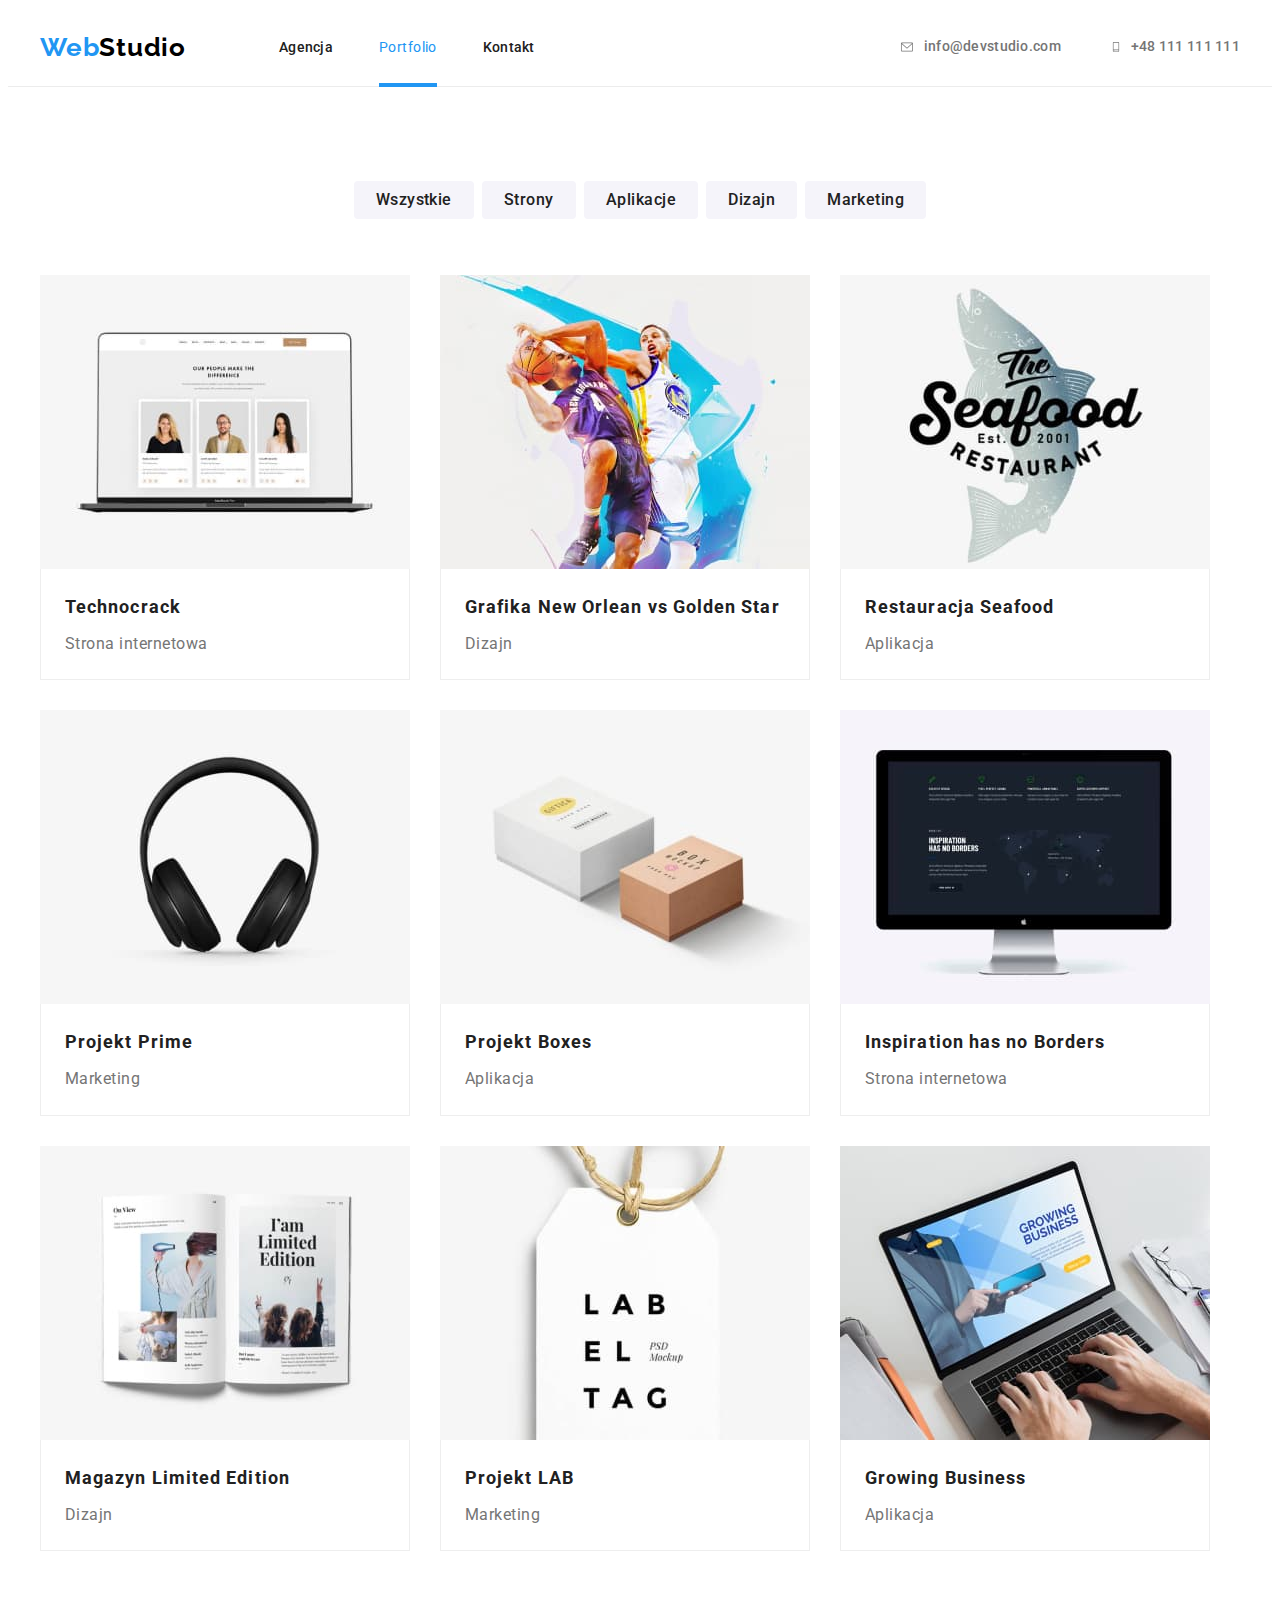
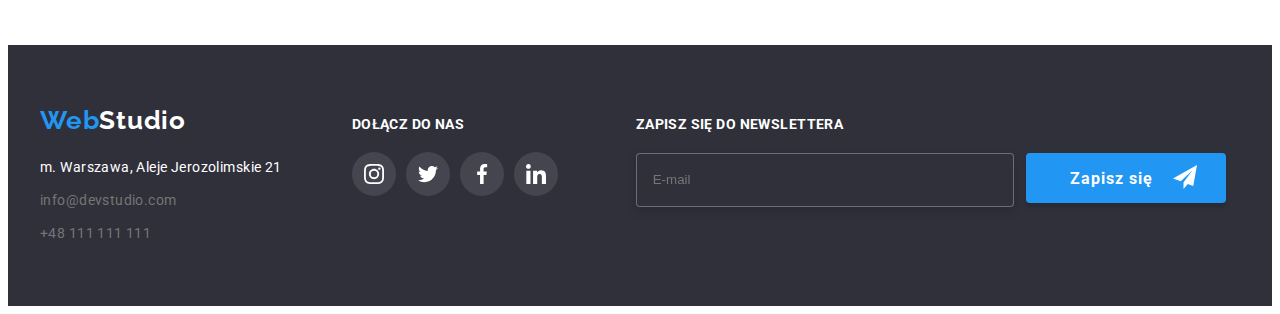
==== portfolio.html @ f91c971f "Initial commit" ====
<!DOCTYPE html>
<html lang="pl">
  <head>
    <meta charset="UTF-8" />
    <meta http-equiv="X-UA-Compatible" content="IE=edge" />
    <meta name="viewport" content="width=device-width, initial-scale=1.0" />
    <title>Portfolio</title>

    <link rel="preconnect" href="https://fonts.googleapis.com" />
    <link rel="preconnect" href="https://fonts.gstatic.com" crossorigin />
    <link
      href="https://fonts.googleapis.com/css2?family=Raleway:wght@700&family=Roboto:wght@400;500;700;900&display=swap"
      rel="stylesheet"
    />
    <link
      rel="stylesheet"
      href="https://cdnjs.cloudflare.com/ajax/libs/modern-normalize/2.0.0/modern-normalize.min.css"
      integrity="sha512-4xo8blKMVCiXpTaLzQSLSw3KFOVPWhm/TRtuPVc4WG6kUgjH6J03IBuG7JZPkcWMxJ5huwaBpOpnwYElP/m6wg=="
      crossorigin="anonymous"
      referrerpolicy="no-referrer"
    />
   <link rel="stylesheet" href="./css/main.min.css" />
  </head>
  <body>
    <header class="header-main">
      <div class="header-main__wrapper container">
        <a href="./index.html" class="header-main__logo"
          >Web<span class="header-main__logo--highlight">Studio</span></a
        >
        <nav>
          <ul class="header-main__nav">
            <li>
              <a class="header-main__link" href="./index.html">Agencja</a>
            </li>
            <li>
              <a class="header-main__link--current" href="./portfolio.html">Portfolio</a>
               <div class="header-main__underscore--portfolio"></div>
            </li>
            <li>
              <a class="header-main__link" href="./portfolio.html">Kontakt</a>
            </li>
          </ul>
        </nav>
        <ul class="header-main__contact">
        <li class="header-main__list">
          <a class="header-main__item" href="mailto:info@devstudio.com">
            <svg
             class="header-main__icon" 
              width="16px"
              height="12px">
              <use href="./images/icons.svg/icons.index.svg#icon-envelope-1"></use>
            </svg>info@devstudio.com</a>
          </li>
          <li class="header-main__list--tel">
            <a class="header-main__item" href="tel:+48111111111">
               <svg
              class="header-main__icon"
              width="10px"
              height="16px">
                <use href="./images/icons.svg/icons.index.svg#icon-smartphone"></use>
               </svg>+48 111 111 111</a>
       </li>
        </ul>
      </div>
    </header>

    <main>
       <section class="section">
         <div class="container">
          <ul class="button">
            <li>
              <button class="button__link" type="button">Wszystkie</button>
            </li>
            <li>
              <button class="button__link" type="button">Strony</button>
            </li>
            <li>
              <button class="button__link" type="button">Aplikacje</button>
            </li>
            <li>
              <button class="button__link" type="button">Dizajn</button>
            </li>
            <li>
              <button class="button__link" type="button">Marketing</button>
            </li>
          </ul>

          <ul class="overlay-portfolio">
            <li class="overlay-portfolio__frame">
              <a href="" class="overlay-portfolio__link">
                <div class="overlay-portfolio__img">
              <img
                src="./images/portfolio1.jpg"
                alt="laptop"
                width="370"
                height="294"
              />
              <div class="overlay-portfolio__div">
                    <p class="overlay-portfolio__text">
                      Technocrack jest popularną platformą wykorzystywaną do
                      rozpowszechniania koronawirusa. Firmy wykorzystują tę
                      platformę do celów szpiegowskich i ataków na
                      niezabezpieczone serwery konkurencji
                    </p>
                  </div>
            </div>
              <div class="overlay-portfolio__under--frame">
                <h3 class="overlay-portfolio__h3">Technocrack</h3>
                <p class="overlay-portfolio__paragraph">Strona internetowa</p>
              </div>
              </a>
            </li>

            <li class="overlay-portfolio__frame">
              <a href="" class="overlay-portfolio__link">
                 <div class="overlay-portfolio__img">
              <img
                src="./images/portfolio2.jpg"
                alt="basketball players"
                width="370"
                height="294"
              />
                <div class="overlay-portfolio__div">
                    <p class="overlay-portfolio__text">
                      Technocrack jest popularną platformą wykorzystywaną do
                      rozpowszechniania koronawirusa. Firmy wykorzystują tę
                      platformę do celów szpiegowskich i ataków na
                      niezabezpieczone serwery konkurencji
                    </p>
                  </div>
                  </div>
              <div class="overlay-portfolio__under--frame">
                <h3 class="overlay-portfolio__h3">Grafika New Orlean vs Golden Star</h3>
                <p class="overlay-portfolio__paragraph">Dizajn</p>
              </div>
              </a>
            </li>

            <li class="overlay-portfolio__frame">
              <a href="" class="overlay-portfolio__link">
                 <div class="overlay-portfolio__img">
              <img
                src="./images/portfolio3.jpg"
                alt="logo of seafood restaurant"
                width="370"
                height="294"
              />
                <div class="overlay-portfolio__div">
                    <p class="overlay-portfolio__text">
                      Technocrack jest popularną platformą wykorzystywaną do
                      rozpowszechniania koronawirusa. Firmy wykorzystują tę
                      platformę do celów szpiegowskich i ataków na
                      niezabezpieczone serwery konkurencji
                    </p>
                  </div>
                  </div>
              <div class="overlay-portfolio__under--frame">
                <h3 class="overlay-portfolio__h3">Restauracja Seafood</h3>
                <p class="overlay-portfolio__paragraph">Aplikacja</p>
              </div>
              </a>
            </li>

            <li class="overlay-portfolio__frame">
              <a href="" class="overlay-portfolio__link">
                 <div class="overlay-portfolio__img">
              <img
                src="./images/portfolio4.jpg"
                alt="headphones"
                width="370"
                height="294"
              />
                <div class="overlay-portfolio__div">
                    <p class="overlay-portfolio__text">
                      Technocrack jest popularną platformą wykorzystywaną do
                      rozpowszechniania koronawirusa. Firmy wykorzystują tę
                      platformę do celów szpiegowskich i ataków na
                      niezabezpieczone serwery konkurencji
                    </p>
                  </div>
                  </div>
              <div class="overlay-portfolio__under--frame">
                <h3 class="overlay-portfolio__h3">Projekt Prime</h3>
                <p class="overlay-portfolio__paragraph">Marketing</p>
              </div>
              </a>
            </li>

            <li class="overlay-portfolio__frame">
              <a href="" class="overlay-portfolio__link">
                 <div class="overlay-portfolio__img">
              <img
                src="./images/portfolio5.jpg"
                alt="boxes"
                width="370"
                height="294"
              />
                <div class="overlay-portfolio__div">
                    <p class="overlay-portfolio__text">
                      Technocrack jest popularną platformą wykorzystywaną do
                      rozpowszechniania koronawirusa. Firmy wykorzystują tę
                      platformę do celów szpiegowskich i ataków na
                      niezabezpieczone serwery konkurencji
                    </p>
                  </div>
                  </div>
              <div class="overlay-portfolio__under--frame">
                <h3 class="overlay-portfolio__h3">Projekt Boxes</h3>
                <p class="overlay-portfolio__paragraph">Aplikacja</p>
              </div>
              </a>
            </li>

            <li class="overlay-portfolio__frame">
              <a href="" class="overlay-portfolio__link">
                 <div class="overlay-portfolio__img">
              <img
                src="./images/portfolio6.jpg"
                alt="monitor"
                width="370"
                height="294"
              />
                <div class="overlay-portfolio__div">
                    <p class="overlay-portfolio__text">
                      Technocrack jest popularną platformą wykorzystywaną do
                      rozpowszechniania koronawirusa. Firmy wykorzystują tę
                      platformę do celów szpiegowskich i ataków na
                      niezabezpieczone serwery konkurencji
                    </p>
                  </div>
                  </div>
              <div class="overlay-portfolio__under--frame">
                <h3 class="overlay-portfolio__h3">Inspiration has no Borders</h3>
                <p class="overlay-portfolio__paragraph">Strona internetowa</p>
              </div>
              </a>
            </li>

            <li class="overlay-portfolio__frame">
              <a href="" class="overlay-portfolio__link">
                 <div class="overlay-portfolio__img">
                <img
                src="./images/portfolio7.jpg"
                alt="magazine"
                width="370"
                height="294"
              />
                <div class="overlay-portfolio__div">
                    <p class="overlay-portfolio__text">
                      Technocrack jest popularną platformą wykorzystywaną do
                      rozpowszechniania koronawirusa. Firmy wykorzystują tę
                      platformę do celów szpiegowskich i ataków na
                      niezabezpieczone serwery konkurencji
                    </p>
                  </div>
                  </div>
              <div class="overlay-portfolio__under--frame">
                <h3 class="overlay-portfolio__h3">Magazyn Limited Edition</h3>
                <p class="overlay-portfolio__paragraph">Dizajn</p>
              </div>
              </a>
            </li>

            <li class="overlay-portfolio__frame">
              <a href="" class="overlay-portfolio__link">
                 <div class="overlay-portfolio__img">
              <img
                src="./images/portfolio8.jpg"
                alt="label tag"
                width="370"
                height="294"
              />
                <div class="overlay-portfolio__div">
                    <p class="overlay-portfolio__text">
                      Technocrack jest popularną platformą wykorzystywaną do
                      rozpowszechniania koronawirusa. Firmy wykorzystują tę
                      platformę do celów szpiegowskich i ataków na
                      niezabezpieczone serwery konkurencji
                    </p>
                  </div>
                  </div>
              <div class="overlay-portfolio__under--frame">
                <h3 class="overlay-portfolio__h3">Projekt LAB</h3>
                <p class="overlay-portfolio__paragraph">Marketing</p>
              </div>
              </a>
            </li>

            <li class="overlay-portfolio__frame">
              <a href="" class="overlay-portfolio__link">
                 <div class="overlay-portfolio__img">
              <img
                src="./images/portfolio9.jpg"
                alt="typing on laptop keyboard"
                width="370"
                height="294"
              />
                <div class="overlay-portfolio__div">
                    <p class="overlay-portfolio__text">
                      Technocrack jest popularną platformą wykorzystywaną do
                      rozpowszechniania koronawirusa. Firmy wykorzystują tę
                      platformę do celów szpiegowskich i ataków na
                      niezabezpieczone serwery konkurencji
                    </p>
                  </div>
                  </div>
              <div class="overlay-portfolio__under--frame">
                <h3 class="overlay-portfolio__h3">Growing Business</h3>
                <p class="overlay-portfolio__paragraph">Aplikacja</p>
              </div>
              </a>
            </li>
          </ul>
        </section>
      </div>
    </main>

    <footer>
      <div class="container footer-page">
        <div>
        <a href="./index.html" class="footer-page__logo"
          >Web<span class="footer-page__studio">Studio</span></a
        >
        <address class="footer-page__address">
          <ul>
            <li class="footer-page__between">
              <a
                class="footer-page__link"
                href="address:m.warszawa,alejejerozolimskie21"
                >m. Warszawa, Aleje Jerozolimskie 21</a
              >
            </li>
            <li class="footer-page__between">
              <a class="footer-page__contact" href="mailto:info@devstudio.com"
                >info@devstudio.com</a
              >
            </li>
            <li class="footer-page__between">
              <a class="footer-page__contact" href="tel:+48111111111"
                >+48 111 111 111</a
              >
            </li>
          </ul>
        </address>
        </div>

   <div class="join">
            <p class="join__paragraph">DOŁĄCZ DO NAS</p>
            <ul class="join__media">
              <li>
                <a href="#" class="join__item">
                <svg
                class="join__icon"
                width="20px"
                height="20px">
                  <use href="./images/icons.svg/icons.index.svg#icon-instagram-2"></use>
                </svg>
                </a>
              </li>
              <li>
                <a href="#" class="join__item">
                <svg
                class="join__icon"
                width="20px"
                height="20px">
                  <use href="./images/icons.svg/icons.index.svg#icon-twitter-1"></use>
                </svg>
                </a>
              </li>
              <li>
                <a href="#" class="join__item">
                <svg
                class="join__icon"
                width="20px"
                height="20px">
                  <use href="./images/icons.svg/icons.index.svg#icon-facebook-1"></use>
                </svg>
                </a>
              </li>
              <li>
                <a href="#" class="join__item">
                <svg
                class="join__icon"
                width="20px"
                height="20px">
                  <use href="./images/icons.svg/icons.index.svg#icon-linkedin-1"></use>
                </svg>
                </a>
              </li>
            </ul>
        </div>
         <div class="newsletter">
      <form name="newsletter">
        <label class="newsletter__label" for="newsletter-email">Zapisz się do newslettera</label>
         <div class="newsletter__block">
        <input class="newsletter__input"
               type="email"
               name="newsletter-email"
               id="newsletter-email"
               placeholder="E-mail">
        <button class="newsletter__button" type="submit">
          Zapisz się
          <svg  class="newsletter__icon" width="24px" height="24px">
            <use href="./images/icons.svg/icons-form.svg#icon-send"></use>icon-send
          </svg>
        </button>
        </div>
         </div>
      </form>
   
        </div>
    </footer>
  </body>
</html>
---- css/main.min.css ----
body{font-family:"Roboto",sans-serif;background:var(--color-light);color:var(--color-primary);font-size:14px;letter-spacing:.03em}h1,h2,h3,h4,h5,h6,p{margin:0}img{display:block;max-width:100%;height:auto}ul,ol{list-style:none;padding-left:0;margin:0}.section{padding-top:94px;padding-bottom:94px}.container{width:1200px;margin:0 auto;padding:0 15px}address{font-style:normal}a{text-decoration:none}nav{margin-left:93px}footer{background:#2f303a;padding:60px 0}.work{padding-top:0}.header-main{border-bottom:1px solid #ececec}.header-main__wrapper{display:-webkit-box;display:-ms-flexbox;display:flex;-webkit-box-align:center;-ms-flex-align:center;align-items:center}.header-main__logo{color:#2196f3;font-family:Raleway;font-size:26px;line-height:1.2;font-weight:700;letter-spacing:.03em}.header-main__logo--highlight{color:#000}.header-main__nav{display:-webkit-box;display:-ms-flexbox;display:flex;-webkit-column-gap:46px;-moz-column-gap:46px;column-gap:46px;padding:31px 0}.header-main__link{color:#212121;font-weight:500;font-size:14px;line-height:1.1;letter-spacing:.02em;-webkit-transition:color 250ms cubic-bezier(0.4, 0, 0.2, 1);transition:color 250ms cubic-bezier(0.4, 0, 0.2, 1)}.header-main__link--current{color:#2196f3}.header-main__link:hover,.header-main__link:focus{color:#2196f3}.header-main__underscore{position:relative;background:#2196f3;top:28px;border-radius:2px}.header-main__underscore::after{content:"";display:block;position:absolute;width:53px;height:4px;background-color:#2196f3}.header-main__underscore--portfolio{position:relative;background:#2196f3;top:28px;border-radius:2px}.header-main__underscore--portfolio::after{content:"";display:block;position:absolute;width:58px;height:4px;background-color:#2196f3}.header-main__contact{display:-webkit-box;display:-ms-flexbox;display:flex;margin-left:auto;gap:50px}.header-main__list{width:161px;height:16px}.header-main__item{color:#757575;font-size:14px;line-height:1.1;font-weight:500;letter-spacing:.02em;display:-webkit-box;display:-ms-flexbox;display:flex;-webkit-box-align:center;-ms-flex-align:center;align-items:center;-webkit-transition:color 250ms cubic-bezier(0.4, 0, 0.2, 1);transition:color 250ms cubic-bezier(0.4, 0, 0.2, 1)}.header-main__item:hover,.header-main__item:focus{color:#2196f3}.header-main__icon{fill:currentColor;margin-right:10px}.header-main__list--tel{height:16px}.footer-page{display:-webkit-box;display:-ms-flexbox;display:flex;-webkit-box-align:baseline;-ms-flex-align:baseline;align-items:baseline}.footer-page__logo{color:#2196f3;font-family:Raleway;font-size:26px;line-height:1.2;font-weight:700;letter-spacing:.03em}.footer-page__studio{color:#fff}.footer-page__address{margin-top:20px}.footer-page__between:not(:last-child){margin-bottom:9px}.footer-page__link{color:#fff;font-size:14px;line-height:1.7;font-weight:400;letter-spacing:.03em;-webkit-transition:color 250ms cubic-bezier(0.4, 0, 0.2, 1);transition:color 250ms cubic-bezier(0.4, 0, 0.2, 1)}.footer-page__link:hover,.footer-page__link:focus{color:#2196f3}.footer-page__contact{color:#757575;font-size:14px;line-height:1.7;font-weight:400;letter-spacing:.03em;-webkit-transition:color 250ms cubic-bezier(0.4, 0, 0.2, 1);transition:color 250ms cubic-bezier(0.4, 0, 0.2, 1)}.footer-page__contact:hover,.footer-page__contact:focus{color:#2196f3}.footer-page .join{margin-left:70px}.footer-page .join__paragraph{display:-webkit-box;display:-ms-flexbox;display:flex;color:#fff;font-size:14px;font-weight:700;line-height:16px;letter-spacing:.03em}.footer-page .join__media{-webkit-box-pack:center;-ms-flex-pack:center;justify-content:center;display:-webkit-box;display:-ms-flexbox;display:flex;gap:10px;margin-top:20px}.footer-page .join__item{display:-webkit-box;display:-ms-flexbox;display:flex;background-color:rgba(255,255,255,.1);fill:#fff;width:44px;height:44px;border-radius:50%;-webkit-transition:background-color 250ms cubic-bezier(0.4, 0, 0.2, 1);transition:background-color 250ms cubic-bezier(0.4, 0, 0.2, 1)}.footer-page .join__item:hover,.footer-page .join__item:focus{background-color:#2196f3}.footer-page .join__icon{fill:#fff;margin:12px}.footer-page .newsletter{margin-left:78px}.footer-page .newsletter__label{display:-webkit-box;display:-ms-flexbox;display:flex;font-family:"Roboto";font-style:normal;font-weight:700;font-size:14px;line-height:1.1;letter-spacing:.03em;text-transform:uppercase;color:#fff;margin-bottom:20px}.footer-page .newsletter__block{display:-webkit-box;display:-ms-flexbox;display:flex;gap:12px}.footer-page .newsletter__input{width:358px;height:50px;border:1px solid rgba(255,255,255,.3);-webkit-filter:drop-shadow(0px 4px 4px rgba(0, 0, 0, 0.15));filter:drop-shadow(0px 4px 4px rgba(0, 0, 0, 0.15));border-radius:4px;background-color:#2f303a;padding-left:16px;-webkit-transition:background-color 250ms cubic-bezier(0.4, 0, 0.2, 1);transition:background-color 250ms cubic-bezier(0.4, 0, 0.2, 1)}.footer-page .newsletter__input:focus{background-color:#fff}.footer-page .newsletter__button{position:relative;width:200px;height:50px;background-color:#2196f3;-webkit-box-shadow:0px 4px 4px rgba(0,0,0,.15);box-shadow:0px 4px 4px rgba(0,0,0,.15);border-radius:4px;font-family:"Roboto";font-style:normal;font-weight:700;font-size:16px;line-height:1.9;-webkit-box-pack:center;-ms-flex-pack:center;justify-content:center;-webkit-box-align:center;-ms-flex-align:center;align-items:center;letter-spacing:.06em;color:#fff;border:none;cursor:pointer}.footer-page .newsletter__icon{position:relative;top:5px;left:16px}.webstudio{background-color:#2f303a;padding:200px 0;background-image:-webkit-gradient(linear, left top, left bottom, from(rgba(47, 48, 58, 0.4)), to(rgba(47, 48, 58, 0.4))),url(../images/image-header.jpg);background-image:linear-gradient(rgba(47, 48, 58, 0.4), rgba(47, 48, 58, 0.4)),url(../images/image-header.jpg);background-position:center;background-size:cover;max-width:1600px;min-height:600px;margin:0 auto}.webstudio__h1{-webkit-box-sizing:border-box;box-sizing:border-box;width:696px;font-size:44px;line-height:1.4;font-weight:900;letter-spacing:.06em;text-transform:uppercase;color:#fff;text-align:center;margin:0 auto;margin-bottom:30px}.webstudio__button{font-family:"Roboto";background:#2196f3;color:#fff;font-size:16px;line-height:1.9;font-weight:700;display:block;border:none;cursor:pointer;-webkit-box-align:center;-ms-flex-align:center;align-items:center;text-align:center;padding:10px 41px;margin:0 auto;letter-spacing:.06em;-webkit-box-shadow:0px 4px 4px rgba(0,0,0,.15);box-shadow:0px 4px 4px rgba(0,0,0,.15);border-radius:4px}.is-hidden{pointer-events:none;visibility:hidden;opacity:0}.backdrop{position:fixed;width:100%;height:100%;left:0px;top:0px;background-color:rgba(0,0,0,.2);-webkit-transition:visibility 250ms cubic-bezier(0.4, 0, 0.2, 1),opacity 250ms cubic-bezier(0.4, 0, 0.2, 1);transition:visibility 250ms cubic-bezier(0.4, 0, 0.2, 1),opacity 250ms cubic-bezier(0.4, 0, 0.2, 1)}.modal-window{width:528px;height:581px;background:#fff;-webkit-box-shadow:0px 1px 3px rgba(0,0,0,.12),0px 1px 1px rgba(0,0,0,.14),0px 2px 1px rgba(0,0,0,.2);box-shadow:0px 1px 3px rgba(0,0,0,.12),0px 1px 1px rgba(0,0,0,.14),0px 2px 1px rgba(0,0,0,.2);top:50%;left:50%;position:absolute;-webkit-transform:translate(-50%, -50%);transform:translate(-50%, -50%);padding:40px}@-webkit-keyframes windowmodel{0%{-webkit-transform:scale(0);transform:scale(0)}100%{-webkit-transform:scale(1);transform:scale(1)}}@keyframes windowmodel{0%{-webkit-transform:scale(0);transform:scale(0)}100%{-webkit-transform:scale(1);transform:scale(1)}}.close{border:1px solid rgba(0,0,0,.1);width:30px;height:30px;top:8px;right:8px;background-color:#fff;position:absolute;border-radius:50%;display:-webkit-box;display:-ms-flexbox;display:flex;-webkit-box-align:center;-ms-flex-align:center;align-items:center;-webkit-box-pack:center;-ms-flex-pack:center;justify-content:center;cursor:pointer}.legend{font-family:"Roboto";font-weight:700;font-size:20px;line-height:1.15;letter-spacing:.03em;-webkit-box-align:center;-ms-flex-align:center;align-items:center;text-align:center;color:#212121;margin-bottom:12px}.model{display:-webkit-box;display:-ms-flexbox;display:flex;-webkit-box-orient:vertical;-webkit-box-direction:normal;-ms-flex-direction:column;flex-direction:column;-ms-flex-line-pack:distribute;align-content:space-around;font-family:"Roboto";font-weight:400;font-size:12px;line-height:1.2;letter-spacing:.01em;color:#757575;-webkit-transition:color 250ms cubic-bezier(0.4, 0, 0.2, 1);transition:color 250ms cubic-bezier(0.4, 0, 0.2, 1);margin-bottom:10px}.model__span{margin-bottom:4px}.model__div{position:relative}.model__icon{position:absolute;top:50%;left:12px;-webkit-transform:translateY(-50%);transform:translateY(-50%);fill:#212121;-webkit-transition:fill 250ms cubic-bezier(0.4, 0, 0.2, 1);transition:fill 250ms cubic-bezier(0.4, 0, 0.2, 1)}.model__input{width:100%;height:20px;border:none;outline-color:rgba(0,0,0,0);height:40px;outline:1px solid rgba(33,33,33,.2);border-radius:4px;-webkit-transition:outline 250ms cubic-bezier(0.4, 0, 0.2, 1);transition:outline 250ms cubic-bezier(0.4, 0, 0.2, 1);padding-left:42px}.model__comment{outline:1px solid rgba(33,33,33,.2);border-radius:4px;-webkit-transition:outline 250ms cubic-bezier(0.4, 0, 0.2, 1);transition:outline 250ms cubic-bezier(0.4, 0, 0.2, 1)}.model__textarea{resize:none;padding:11px 16px;width:100%;height:120px;border:none;outline-color:rgba(0,0,0,0)}.model__textareaplaceholder{font-family:"Roboto";font-weight:400;font-size:12px;line-height:1.2;letter-spacing:.01em;color:rgba(117,117,117,.5)}.model:focus-within .model__input,.model:focus-within .model__comment{outline-color:#2196f3}.model:focus-within .model__icon{fill:#2196f3}.regulations{display:-webkit-box;display:-ms-flexbox;display:flex;-webkit-box-align:center;-ms-flex-align:center;align-items:center;margin-top:19px}.regulations__checkbox{position:relative;-moz-appearance:none;-webkit-appearance:none;appearance:none;top:20px;width:16px;height:15px}.regulations__tick{position:relative;fill:#fff;background-color:#2196f3;left:-16px;bottom:2px;width:16px;height:17px;border-radius:4px;visibility:hidden}.regulations__span{font-family:"Roboto";font-style:normal;font-weight:400;font-size:14px;line-height:1.7;letter-spacing:.03em;color:#757575}.regulations__form{-webkit-transition:color 250ms cubic-bezier(0.4, 0, 0.2, 1);transition:color 250ms cubic-bezier(0.4, 0, 0.2, 1)}.regulations .regulations__checkbox:checked~.regulations__tick{visibility:visible}.regulations .regulations__checkbox:checked+.regulations__square{visibility:hidden}.regulations__form:hover,.regulations__form:focus,.regulations__form:visited{color:#2196f3}.button__send{font-family:"Roboto";font-weight:700;font-size:16px;line-height:1.9;letter-spacing:.06em;color:#fff;background-color:#2196f3;width:200px;height:50px;border:none;border-radius:4px;display:block;margin:0 auto;margin-top:30px;cursor:pointer}.lorem{display:-webkit-box;display:-ms-flexbox;display:flex;gap:30px}.lorem__block{height:120px;background-color:#f5f4fa;border-radius:4px;margin-bottom:30px;display:-webkit-box;display:-ms-flexbox;display:flex;-webkit-box-align:center;-ms-flex-align:center;align-items:center;-webkit-box-pack:center;-ms-flex-pack:center;justify-content:center}.lorem__h2{color:#212121;font-size:14px;line-height:1.1;font-weight:700;letter-spacing:.03em;text-transform:uppercase}.lorem__paragraph{color:#757575;font-size:14px;line-height:1.7;font-weight:400;letter-spacing:.03em;margin-top:10px}.our-job{display:-webkit-box;display:-ms-flexbox;display:flex;gap:30px}.our-job__h2{color:#212121;font-size:36px;line-height:1.2;font-weight:700;text-align:center;letter-spacing:.03em;margin-bottom:50px}.our-job__img{position:relative;margin:0}.our-job__label{display:-webkit-box;display:-ms-flexbox;display:flex;-webkit-box-pack:center;-ms-flex-pack:center;justify-content:center;-webkit-box-align:center;-ms-flex-align:center;align-items:center;font-weight:700;font-size:14px;line-height:1.1;letter-spacing:.03em;text-transform:uppercase;color:#fff;position:absolute;width:100%;height:70px;background:rgba(47,48,58,.8);bottom:0}.our-team{background:#f5f4fa}.our-team__h2{color:#212121;font-size:36px;line-height:1.2;font-weight:700;text-align:center;letter-spacing:.03em;margin-bottom:50px}.our-team__block{display:-webkit-box;display:-ms-flexbox;display:flex;gap:30px}.our-team__frame{width:270px;background:#fff;-webkit-box-shadow:0px 1px 3px rgba(0,0,0,.12),0px 1px 1px rgba(0,0,0,.14),0px 2px 1px rgba(0,0,0,.2);box-shadow:0px 1px 3px rgba(0,0,0,.12),0px 1px 1px rgba(0,0,0,.14),0px 2px 1px rgba(0,0,0,.2);border-radius:0px 0px 4px 4px}.our-team__under--photo{padding-top:30px;padding-bottom:30px}.our-team__name{color:#212121;font-size:16px;line-height:1.2;font-weight:500;text-align:center;letter-spacing:.03em}.our-team__work--position{color:#757575;font-size:16px;line-height:1.2;font-weight:400;text-align:center;letter-spacing:.03em;margin-top:10px}.our-team__social--media{display:-webkit-box;display:-ms-flexbox;display:flex;margin-top:16px;-webkit-box-pack:center;-ms-flex-pack:center;justify-content:center;gap:10px}.our-team__media--icon{width:44px;height:44px;border-radius:50%;display:-webkit-box;display:-ms-flexbox;display:flex;-webkit-box-align:center;-ms-flex-align:center;align-items:center;-webkit-box-pack:center;-ms-flex-pack:center;justify-content:center;color:#afb1b8;-webkit-transition:color 250ms cubic-bezier(0.4, 0, 0.2, 1),background-color 250ms cubic-bezier(0.4, 0, 0.2, 1);transition:color 250ms cubic-bezier(0.4, 0, 0.2, 1),background-color 250ms cubic-bezier(0.4, 0, 0.2, 1)}.our-team__media--icon:hover,.our-team__media--icon:focus{background-color:#2196f3;color:#fff}.our-team__icon{fill:currentColor}.our-clients{padding:94px 0}.our-clients__h2{font-family:Roboto;font-size:36px;font-weight:700;line-height:42px;letter-spacing:.03em;text-align:center;margin-bottom:50px}.our-clients__block{display:-webkit-box;display:-ms-flexbox;display:flex;gap:30px}.our-clients__div{display:-webkit-box;display:-ms-flexbox;display:flex;width:170px;height:92px;-webkit-box-pack:center;-ms-flex-pack:center;justify-content:center;-webkit-box-align:center;-ms-flex-align:center;align-items:center;border:1px solid currentColor;border-radius:4px;color:#afb1b8;-webkit-transition:color 250ms cubic-bezier(0.4, 0, 0.2, 1);transition:color 250ms cubic-bezier(0.4, 0, 0.2, 1)}.our-clients__div:hover,.our-clients__div:focus{color:#2196f3}.our-clients__icon{fill:currentColor}.button{display:-webkit-box;display:-ms-flexbox;display:flex;-webkit-box-pack:center;-ms-flex-pack:center;justify-content:center;margin-bottom:56px;gap:8px}.button__link{font-weight:500;font-size:16px;line-height:1.6;letter-spacing:.03em;background:#f5f4fa;border-radius:4px;color:#212121;border:#f5f4fa;font-family:inherit;display:block;border:none;cursor:pointer;padding:6px 22px;-webkit-transition:250ms cubic-bezier(0.4, 0, 0.2, 1);transition:250ms cubic-bezier(0.4, 0, 0.2, 1);-webkit-transition-property:color,background-color,-webkit-box-shadow;transition-property:color,background-color,-webkit-box-shadow;transition-property:color,background-color,box-shadow;transition-property:color,background-color,box-shadow,-webkit-box-shadow}.button__link:hover,.button__link:focus{background-color:#2196f3;color:#fff;-webkit-box-shadow:inset 0px 2px 2px 0 rgba(0,0,0,.12),inset 0 1px 2px 0 rgba(0,0,0,.08),inset 0 3px 1px 0 rgba(0,0,0,.1);box-shadow:inset 0px 2px 2px 0 rgba(0,0,0,.12),inset 0 1px 2px 0 rgba(0,0,0,.08),inset 0 3px 1px 0 rgba(0,0,0,.1)}.overlay-portfolio{display:-webkit-box;display:-ms-flexbox;display:flex;gap:30px;-ms-flex-wrap:wrap;flex-wrap:wrap}.overlay-portfolio__frame{width:370px}.overlay-portfolio__link{display:block;-webkit-transition:-webkit-box-shadow 250ms cubic-bezier(0.4, 0, 0.2, 1);transition:-webkit-box-shadow 250ms cubic-bezier(0.4, 0, 0.2, 1);transition:box-shadow 250ms cubic-bezier(0.4, 0, 0.2, 1);transition:box-shadow 250ms cubic-bezier(0.4, 0, 0.2, 1), -webkit-box-shadow 250ms cubic-bezier(0.4, 0, 0.2, 1)}.overlay-portfolio__link:hover,.overlay-portfolio__link:focus{-webkit-box-shadow:1px 4px 6px 0 rgba(0,0,0,.16),0 4px 4px 0 rgba(0,0,0,.06),0 1px 1px 0 rgba(0,0,0,.12);box-shadow:1px 4px 6px 0 rgba(0,0,0,.16),0 4px 4px 0 rgba(0,0,0,.06),0 1px 1px 0 rgba(0,0,0,.12)}.overlay-portfolio__img{overflow:hidden;position:relative}.overlay-portfolio__div{position:absolute;inset:0;padding:.5em;width:370px;height:294px;background-color:#2196f3;-webkit-transform:translateY(100%);transform:translateY(100%);-webkit-transition:250ms cubic-bezier(0.4, 0, 0.2, 1);transition:250ms cubic-bezier(0.4, 0, 0.2, 1)}.overlay-portfolio__link:hover .overlay-portfolio__div,.overlay-portfolio__link:focus .overlay-portfolio__div{-webkit-transform:translateY(0);transform:translateY(0)}.overlay-portfolio__text{font-family:"Roboto";font-weight:400;font-size:18px;line-height:1.6;letter-spacing:.03em;color:#fff;padding:30px 24px}.overlay-portfolio__under--frame{padding:20px 24px;border:1px solid #eee;border-top:0}.overlay-portfolio__h3{color:#212121;font-size:18px;line-height:2;font-weight:700;letter-spacing:.06em;margin-bottom:4px}.overlay-portfolio__paragraph{color:#757575;font-size:16px;line-height:1.9;font-weight:400;letter-spacing:.03em}/*# sourceMappingURL=main.min.css.map */
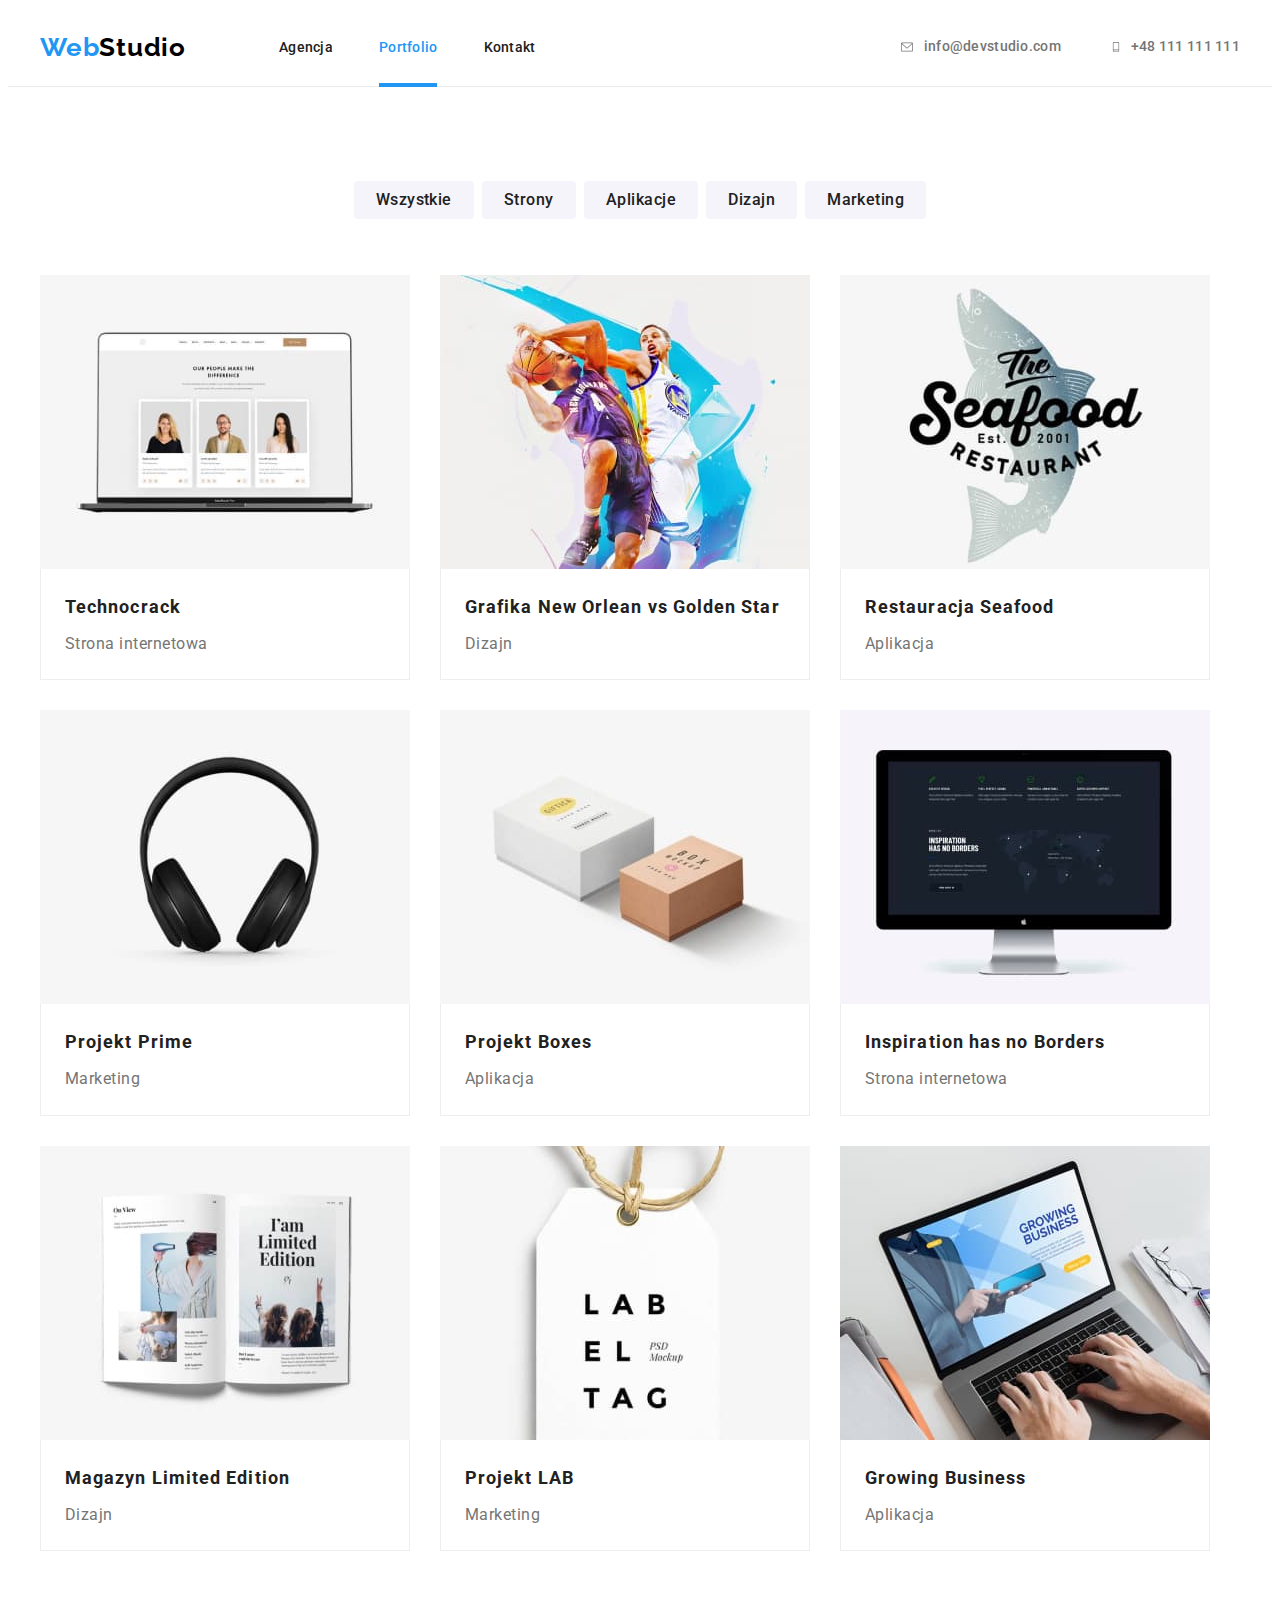
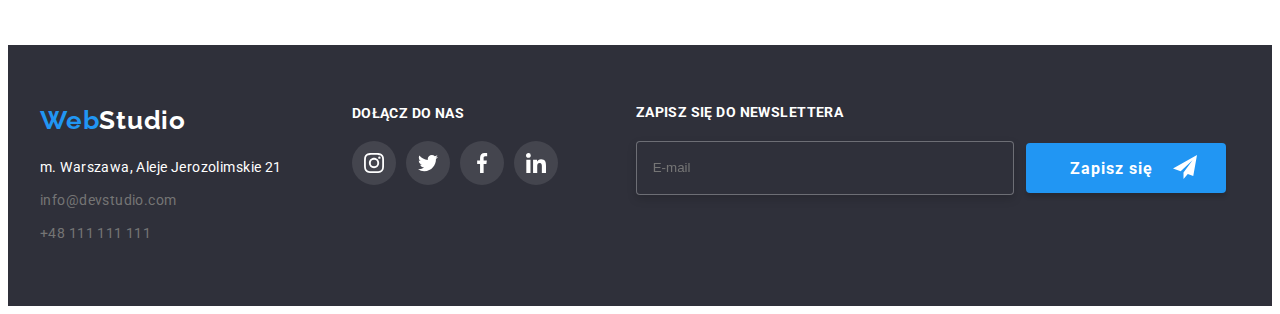
==== commit 7b51b02d: "git commit -m "feat: last change hw8"" ====
--- a/portfolio.html
+++ b/portfolio.html
@@ -33,7 +33,7 @@
               <a class="header-main__link" href="./index.html">Agencja</a>
             </li>
             <li>
-              <a class="header-main__link--current" href="./portfolio.html">Portfolio</a>
+              <a class="header-main__link current" href="./portfolio.html">Portfolio</a>
                <div class="header-main__underscore--portfolio"></div>
             </li>
             <li>
--- a/css/main.min.css
+++ b/css/main.min.css
@@ -1 +1 @@
-body{font-family:"Roboto",sans-serif;background:var(--color-light);color:var(--color-primary);font-size:14px;letter-spacing:.03em}h1,h2,h3,h4,h5,h6,p{margin:0}img{display:block;max-width:100%;height:auto}ul,ol{list-style:none;padding-left:0;margin:0}.section{padding-top:94px;padding-bottom:94px}.container{width:1200px;margin:0 auto;padding:0 15px}address{font-style:normal}a{text-decoration:none}nav{margin-left:93px}footer{background:#2f303a;padding:60px 0}.work{padding-top:0}.header-main{border-bottom:1px solid #ececec}.header-main__wrapper{display:-webkit-box;display:-ms-flexbox;display:flex;-webkit-box-align:center;-ms-flex-align:center;align-items:center}.header-main__logo{color:#2196f3;font-family:Raleway;font-size:26px;line-height:1.2;font-weight:700;letter-spacing:.03em}.header-main__logo--highlight{color:#000}.header-main__nav{display:-webkit-box;display:-ms-flexbox;display:flex;-webkit-column-gap:46px;-moz-column-gap:46px;column-gap:46px;padding:31px 0}.header-main__link{color:#212121;font-weight:500;font-size:14px;line-height:1.1;letter-spacing:.02em;-webkit-transition:color 250ms cubic-bezier(0.4, 0, 0.2, 1);transition:color 250ms cubic-bezier(0.4, 0, 0.2, 1)}.header-main__link--current{color:#2196f3}.header-main__link:hover,.header-main__link:focus{color:#2196f3}.header-main__underscore{position:relative;background:#2196f3;top:28px;border-radius:2px}.header-main__underscore::after{content:"";display:block;position:absolute;width:53px;height:4px;background-color:#2196f3}.header-main__underscore--portfolio{position:relative;background:#2196f3;top:28px;border-radius:2px}.header-main__underscore--portfolio::after{content:"";display:block;position:absolute;width:58px;height:4px;background-color:#2196f3}.header-main__contact{display:-webkit-box;display:-ms-flexbox;display:flex;margin-left:auto;gap:50px}.header-main__list{width:161px;height:16px}.header-main__item{color:#757575;font-size:14px;line-height:1.1;font-weight:500;letter-spacing:.02em;display:-webkit-box;display:-ms-flexbox;display:flex;-webkit-box-align:center;-ms-flex-align:center;align-items:center;-webkit-transition:color 250ms cubic-bezier(0.4, 0, 0.2, 1);transition:color 250ms cubic-bezier(0.4, 0, 0.2, 1)}.header-main__item:hover,.header-main__item:focus{color:#2196f3}.header-main__icon{fill:currentColor;margin-right:10px}.header-main__list--tel{height:16px}.footer-page{display:-webkit-box;display:-ms-flexbox;display:flex;-webkit-box-align:baseline;-ms-flex-align:baseline;align-items:baseline}.footer-page__logo{color:#2196f3;font-family:Raleway;font-size:26px;line-height:1.2;font-weight:700;letter-spacing:.03em}.footer-page__studio{color:#fff}.footer-page__address{margin-top:20px}.footer-page__between:not(:last-child){margin-bottom:9px}.footer-page__link{color:#fff;font-size:14px;line-height:1.7;font-weight:400;letter-spacing:.03em;-webkit-transition:color 250ms cubic-bezier(0.4, 0, 0.2, 1);transition:color 250ms cubic-bezier(0.4, 0, 0.2, 1)}.footer-page__link:hover,.footer-page__link:focus{color:#2196f3}.footer-page__contact{color:#757575;font-size:14px;line-height:1.7;font-weight:400;letter-spacing:.03em;-webkit-transition:color 250ms cubic-bezier(0.4, 0, 0.2, 1);transition:color 250ms cubic-bezier(0.4, 0, 0.2, 1)}.footer-page__contact:hover,.footer-page__contact:focus{color:#2196f3}.footer-page .join{margin-left:70px}.footer-page .join__paragraph{display:-webkit-box;display:-ms-flexbox;display:flex;color:#fff;font-size:14px;font-weight:700;line-height:16px;letter-spacing:.03em}.footer-page .join__media{-webkit-box-pack:center;-ms-flex-pack:center;justify-content:center;display:-webkit-box;display:-ms-flexbox;display:flex;gap:10px;margin-top:20px}.footer-page .join__item{display:-webkit-box;display:-ms-flexbox;display:flex;background-color:rgba(255,255,255,.1);fill:#fff;width:44px;height:44px;border-radius:50%;-webkit-transition:background-color 250ms cubic-bezier(0.4, 0, 0.2, 1);transition:background-color 250ms cubic-bezier(0.4, 0, 0.2, 1)}.footer-page .join__item:hover,.footer-page .join__item:focus{background-color:#2196f3}.footer-page .join__icon{fill:#fff;margin:12px}.footer-page .newsletter{margin-left:78px}.footer-page .newsletter__label{display:-webkit-box;display:-ms-flexbox;display:flex;font-family:"Roboto";font-style:normal;font-weight:700;font-size:14px;line-height:1.1;letter-spacing:.03em;text-transform:uppercase;color:#fff;margin-bottom:20px}.footer-page .newsletter__block{display:-webkit-box;display:-ms-flexbox;display:flex;gap:12px}.footer-page .newsletter__input{width:358px;height:50px;border:1px solid rgba(255,255,255,.3);-webkit-filter:drop-shadow(0px 4px 4px rgba(0, 0, 0, 0.15));filter:drop-shadow(0px 4px 4px rgba(0, 0, 0, 0.15));border-radius:4px;background-color:#2f303a;padding-left:16px;-webkit-transition:background-color 250ms cubic-bezier(0.4, 0, 0.2, 1);transition:background-color 250ms cubic-bezier(0.4, 0, 0.2, 1)}.footer-page .newsletter__input:focus{background-color:#fff}.footer-page .newsletter__button{position:relative;width:200px;height:50px;background-color:#2196f3;-webkit-box-shadow:0px 4px 4px rgba(0,0,0,.15);box-shadow:0px 4px 4px rgba(0,0,0,.15);border-radius:4px;font-family:"Roboto";font-style:normal;font-weight:700;font-size:16px;line-height:1.9;-webkit-box-pack:center;-ms-flex-pack:center;justify-content:center;-webkit-box-align:center;-ms-flex-align:center;align-items:center;letter-spacing:.06em;color:#fff;border:none;cursor:pointer}.footer-page .newsletter__icon{position:relative;top:5px;left:16px}.webstudio{background-color:#2f303a;padding:200px 0;background-image:-webkit-gradient(linear, left top, left bottom, from(rgba(47, 48, 58, 0.4)), to(rgba(47, 48, 58, 0.4))),url(../images/image-header.jpg);background-image:linear-gradient(rgba(47, 48, 58, 0.4), rgba(47, 48, 58, 0.4)),url(../images/image-header.jpg);background-position:center;background-size:cover;max-width:1600px;min-height:600px;margin:0 auto}.webstudio__h1{-webkit-box-sizing:border-box;box-sizing:border-box;width:696px;font-size:44px;line-height:1.4;font-weight:900;letter-spacing:.06em;text-transform:uppercase;color:#fff;text-align:center;margin:0 auto;margin-bottom:30px}.webstudio__button{font-family:"Roboto";background:#2196f3;color:#fff;font-size:16px;line-height:1.9;font-weight:700;display:block;border:none;cursor:pointer;-webkit-box-align:center;-ms-flex-align:center;align-items:center;text-align:center;padding:10px 41px;margin:0 auto;letter-spacing:.06em;-webkit-box-shadow:0px 4px 4px rgba(0,0,0,.15);box-shadow:0px 4px 4px rgba(0,0,0,.15);border-radius:4px}.is-hidden{pointer-events:none;visibility:hidden;opacity:0}.backdrop{position:fixed;width:100%;height:100%;left:0px;top:0px;background-color:rgba(0,0,0,.2);-webkit-transition:visibility 250ms cubic-bezier(0.4, 0, 0.2, 1),opacity 250ms cubic-bezier(0.4, 0, 0.2, 1);transition:visibility 250ms cubic-bezier(0.4, 0, 0.2, 1),opacity 250ms cubic-bezier(0.4, 0, 0.2, 1)}.modal-window{width:528px;height:581px;background:#fff;-webkit-box-shadow:0px 1px 3px rgba(0,0,0,.12),0px 1px 1px rgba(0,0,0,.14),0px 2px 1px rgba(0,0,0,.2);box-shadow:0px 1px 3px rgba(0,0,0,.12),0px 1px 1px rgba(0,0,0,.14),0px 2px 1px rgba(0,0,0,.2);top:50%;left:50%;position:absolute;-webkit-transform:translate(-50%, -50%);transform:translate(-50%, -50%);padding:40px}@-webkit-keyframes windowmodel{0%{-webkit-transform:scale(0);transform:scale(0)}100%{-webkit-transform:scale(1);transform:scale(1)}}@keyframes windowmodel{0%{-webkit-transform:scale(0);transform:scale(0)}100%{-webkit-transform:scale(1);transform:scale(1)}}.close{border:1px solid rgba(0,0,0,.1);width:30px;height:30px;top:8px;right:8px;background-color:#fff;position:absolute;border-radius:50%;display:-webkit-box;display:-ms-flexbox;display:flex;-webkit-box-align:center;-ms-flex-align:center;align-items:center;-webkit-box-pack:center;-ms-flex-pack:center;justify-content:center;cursor:pointer}.legend{font-family:"Roboto";font-weight:700;font-size:20px;line-height:1.15;letter-spacing:.03em;-webkit-box-align:center;-ms-flex-align:center;align-items:center;text-align:center;color:#212121;margin-bottom:12px}.model{display:-webkit-box;display:-ms-flexbox;display:flex;-webkit-box-orient:vertical;-webkit-box-direction:normal;-ms-flex-direction:column;flex-direction:column;-ms-flex-line-pack:distribute;align-content:space-around;font-family:"Roboto";font-weight:400;font-size:12px;line-height:1.2;letter-spacing:.01em;color:#757575;-webkit-transition:color 250ms cubic-bezier(0.4, 0, 0.2, 1);transition:color 250ms cubic-bezier(0.4, 0, 0.2, 1);margin-bottom:10px}.model__span{margin-bottom:4px}.model__div{position:relative}.model__icon{position:absolute;top:50%;left:12px;-webkit-transform:translateY(-50%);transform:translateY(-50%);fill:#212121;-webkit-transition:fill 250ms cubic-bezier(0.4, 0, 0.2, 1);transition:fill 250ms cubic-bezier(0.4, 0, 0.2, 1)}.model__input{width:100%;height:20px;border:none;outline-color:rgba(0,0,0,0);height:40px;outline:1px solid rgba(33,33,33,.2);border-radius:4px;-webkit-transition:outline 250ms cubic-bezier(0.4, 0, 0.2, 1);transition:outline 250ms cubic-bezier(0.4, 0, 0.2, 1);padding-left:42px}.model__comment{outline:1px solid rgba(33,33,33,.2);border-radius:4px;-webkit-transition:outline 250ms cubic-bezier(0.4, 0, 0.2, 1);transition:outline 250ms cubic-bezier(0.4, 0, 0.2, 1)}.model__textarea{resize:none;padding:11px 16px;width:100%;height:120px;border:none;outline-color:rgba(0,0,0,0)}.model__textareaplaceholder{font-family:"Roboto";font-weight:400;font-size:12px;line-height:1.2;letter-spacing:.01em;color:rgba(117,117,117,.5)}.model:focus-within .model__input,.model:focus-within .model__comment{outline-color:#2196f3}.model:focus-within .model__icon{fill:#2196f3}.regulations{display:-webkit-box;display:-ms-flexbox;display:flex;-webkit-box-align:center;-ms-flex-align:center;align-items:center;margin-top:19px}.regulations__checkbox{position:relative;-moz-appearance:none;-webkit-appearance:none;appearance:none;top:20px;width:16px;height:15px}.regulations__tick{position:relative;fill:#fff;background-color:#2196f3;left:-16px;bottom:2px;width:16px;height:17px;border-radius:4px;visibility:hidden}.regulations__span{font-family:"Roboto";font-style:normal;font-weight:400;font-size:14px;line-height:1.7;letter-spacing:.03em;color:#757575}.regulations__form{-webkit-transition:color 250ms cubic-bezier(0.4, 0, 0.2, 1);transition:color 250ms cubic-bezier(0.4, 0, 0.2, 1)}.regulations .regulations__checkbox:checked~.regulations__tick{visibility:visible}.regulations .regulations__checkbox:checked+.regulations__square{visibility:hidden}.regulations__form:hover,.regulations__form:focus,.regulations__form:visited{color:#2196f3}.button__send{font-family:"Roboto";font-weight:700;font-size:16px;line-height:1.9;letter-spacing:.06em;color:#fff;background-color:#2196f3;width:200px;height:50px;border:none;border-radius:4px;display:block;margin:0 auto;margin-top:30px;cursor:pointer}.lorem{display:-webkit-box;display:-ms-flexbox;display:flex;gap:30px}.lorem__block{height:120px;background-color:#f5f4fa;border-radius:4px;margin-bottom:30px;display:-webkit-box;display:-ms-flexbox;display:flex;-webkit-box-align:center;-ms-flex-align:center;align-items:center;-webkit-box-pack:center;-ms-flex-pack:center;justify-content:center}.lorem__h2{color:#212121;font-size:14px;line-height:1.1;font-weight:700;letter-spacing:.03em;text-transform:uppercase}.lorem__paragraph{color:#757575;font-size:14px;line-height:1.7;font-weight:400;letter-spacing:.03em;margin-top:10px}.our-job{display:-webkit-box;display:-ms-flexbox;display:flex;gap:30px}.our-job__h2{color:#212121;font-size:36px;line-height:1.2;font-weight:700;text-align:center;letter-spacing:.03em;margin-bottom:50px}.our-job__img{position:relative;margin:0}.our-job__label{display:-webkit-box;display:-ms-flexbox;display:flex;-webkit-box-pack:center;-ms-flex-pack:center;justify-content:center;-webkit-box-align:center;-ms-flex-align:center;align-items:center;font-weight:700;font-size:14px;line-height:1.1;letter-spacing:.03em;text-transform:uppercase;color:#fff;position:absolute;width:100%;height:70px;background:rgba(47,48,58,.8);bottom:0}.our-team{background:#f5f4fa}.our-team__h2{color:#212121;font-size:36px;line-height:1.2;font-weight:700;text-align:center;letter-spacing:.03em;margin-bottom:50px}.our-team__block{display:-webkit-box;display:-ms-flexbox;display:flex;gap:30px}.our-team__frame{width:270px;background:#fff;-webkit-box-shadow:0px 1px 3px rgba(0,0,0,.12),0px 1px 1px rgba(0,0,0,.14),0px 2px 1px rgba(0,0,0,.2);box-shadow:0px 1px 3px rgba(0,0,0,.12),0px 1px 1px rgba(0,0,0,.14),0px 2px 1px rgba(0,0,0,.2);border-radius:0px 0px 4px 4px}.our-team__under--photo{padding-top:30px;padding-bottom:30px}.our-team__name{color:#212121;font-size:16px;line-height:1.2;font-weight:500;text-align:center;letter-spacing:.03em}.our-team__work--position{color:#757575;font-size:16px;line-height:1.2;font-weight:400;text-align:center;letter-spacing:.03em;margin-top:10px}.our-team__social--media{display:-webkit-box;display:-ms-flexbox;display:flex;margin-top:16px;-webkit-box-pack:center;-ms-flex-pack:center;justify-content:center;gap:10px}.our-team__media--icon{width:44px;height:44px;border-radius:50%;display:-webkit-box;display:-ms-flexbox;display:flex;-webkit-box-align:center;-ms-flex-align:center;align-items:center;-webkit-box-pack:center;-ms-flex-pack:center;justify-content:center;color:#afb1b8;-webkit-transition:color 250ms cubic-bezier(0.4, 0, 0.2, 1),background-color 250ms cubic-bezier(0.4, 0, 0.2, 1);transition:color 250ms cubic-bezier(0.4, 0, 0.2, 1),background-color 250ms cubic-bezier(0.4, 0, 0.2, 1)}.our-team__media--icon:hover,.our-team__media--icon:focus{background-color:#2196f3;color:#fff}.our-team__icon{fill:currentColor}.our-clients{padding:94px 0}.our-clients__h2{font-family:Roboto;font-size:36px;font-weight:700;line-height:42px;letter-spacing:.03em;text-align:center;margin-bottom:50px}.our-clients__block{display:-webkit-box;display:-ms-flexbox;display:flex;gap:30px}.our-clients__div{display:-webkit-box;display:-ms-flexbox;display:flex;width:170px;height:92px;-webkit-box-pack:center;-ms-flex-pack:center;justify-content:center;-webkit-box-align:center;-ms-flex-align:center;align-items:center;border:1px solid currentColor;border-radius:4px;color:#afb1b8;-webkit-transition:color 250ms cubic-bezier(0.4, 0, 0.2, 1);transition:color 250ms cubic-bezier(0.4, 0, 0.2, 1)}.our-clients__div:hover,.our-clients__div:focus{color:#2196f3}.our-clients__icon{fill:currentColor}.button{display:-webkit-box;display:-ms-flexbox;display:flex;-webkit-box-pack:center;-ms-flex-pack:center;justify-content:center;margin-bottom:56px;gap:8px}.button__link{font-weight:500;font-size:16px;line-height:1.6;letter-spacing:.03em;background:#f5f4fa;border-radius:4px;color:#212121;border:#f5f4fa;font-family:inherit;display:block;border:none;cursor:pointer;padding:6px 22px;-webkit-transition:250ms cubic-bezier(0.4, 0, 0.2, 1);transition:250ms cubic-bezier(0.4, 0, 0.2, 1);-webkit-transition-property:color,background-color,-webkit-box-shadow;transition-property:color,background-color,-webkit-box-shadow;transition-property:color,background-color,box-shadow;transition-property:color,background-color,box-shadow,-webkit-box-shadow}.button__link:hover,.button__link:focus{background-color:#2196f3;color:#fff;-webkit-box-shadow:inset 0px 2px 2px 0 rgba(0,0,0,.12),inset 0 1px 2px 0 rgba(0,0,0,.08),inset 0 3px 1px 0 rgba(0,0,0,.1);box-shadow:inset 0px 2px 2px 0 rgba(0,0,0,.12),inset 0 1px 2px 0 rgba(0,0,0,.08),inset 0 3px 1px 0 rgba(0,0,0,.1)}.overlay-portfolio{display:-webkit-box;display:-ms-flexbox;display:flex;gap:30px;-ms-flex-wrap:wrap;flex-wrap:wrap}.overlay-portfolio__frame{width:370px}.overlay-portfolio__link{display:block;-webkit-transition:-webkit-box-shadow 250ms cubic-bezier(0.4, 0, 0.2, 1);transition:-webkit-box-shadow 250ms cubic-bezier(0.4, 0, 0.2, 1);transition:box-shadow 250ms cubic-bezier(0.4, 0, 0.2, 1);transition:box-shadow 250ms cubic-bezier(0.4, 0, 0.2, 1), -webkit-box-shadow 250ms cubic-bezier(0.4, 0, 0.2, 1)}.overlay-portfolio__link:hover,.overlay-portfolio__link:focus{-webkit-box-shadow:1px 4px 6px 0 rgba(0,0,0,.16),0 4px 4px 0 rgba(0,0,0,.06),0 1px 1px 0 rgba(0,0,0,.12);box-shadow:1px 4px 6px 0 rgba(0,0,0,.16),0 4px 4px 0 rgba(0,0,0,.06),0 1px 1px 0 rgba(0,0,0,.12)}.overlay-portfolio__img{overflow:hidden;position:relative}.overlay-portfolio__div{position:absolute;inset:0;padding:.5em;width:370px;height:294px;background-color:#2196f3;-webkit-transform:translateY(100%);transform:translateY(100%);-webkit-transition:250ms cubic-bezier(0.4, 0, 0.2, 1);transition:250ms cubic-bezier(0.4, 0, 0.2, 1)}.overlay-portfolio__link:hover .overlay-portfolio__div,.overlay-portfolio__link:focus .overlay-portfolio__div{-webkit-transform:translateY(0);transform:translateY(0)}.overlay-portfolio__text{font-family:"Roboto";font-weight:400;font-size:18px;line-height:1.6;letter-spacing:.03em;color:#fff;padding:30px 24px}.overlay-portfolio__under--frame{padding:20px 24px;border:1px solid #eee;border-top:0}.overlay-portfolio__h3{color:#212121;font-size:18px;line-height:2;font-weight:700;letter-spacing:.06em;margin-bottom:4px}.overlay-portfolio__paragraph{color:#757575;font-size:16px;line-height:1.9;font-weight:400;letter-spacing:.03em}/*# sourceMappingURL=main.min.css.map */+body{font-family:"Roboto",sans-serif;background:var(--color-light);color:var(--color-primary);font-size:14px;letter-spacing:.03em}h1,h2,h3,h4,h5,h6,p{margin:0}img{display:block;max-width:100%;height:auto}ul,ol{list-style:none;padding-left:0;margin:0}.section{padding-top:60px;padding-bottom:60px}@media screen and (min-width: 1200px){.section{padding-top:94px;padding-bottom:94px}}.container{max-width:480px;margin:0 auto;padding:0 15px}@media screen and (min-width: 768px)and (max-width: 1199px){.container{max-width:768px}}@media screen and (min-width: 1200px){.container{max-width:1200px}}address{font-style:normal}a{text-decoration:none}footer{background:#2f303a;padding:60px 0}@media screen and (min-width: 1200px){nav{margin-left:93px}}.work{display:none}@media screen and (min-width: 1200px){.work{padding-top:0}}.header-main{border-bottom:1px solid #ececec;padding:10px 0}@media screen and (min-width: 768px)and (max-width: 1199px){.header-main{padding:0}}@media screen and (min-width: 1200px){.header-main{padding:0}}.header-main__wrapper{display:-webkit-box;display:-ms-flexbox;display:flex;-webkit-box-align:center;-ms-flex-align:center;align-items:center;-webkit-box-pack:justify;-ms-flex-pack:justify;justify-content:space-between}.header-main__logo{color:#2196f3;font-family:Raleway;font-size:26px;line-height:1.2;font-weight:700;letter-spacing:.03em}.header-main__logo--highlight{color:#000}.header-main__toggle{position:absolute;right:15px;top:15px;border:none;background-color:rgba(0,0,0,0);display:-webkit-box;display:-ms-flexbox;display:flex;-webkit-box-pack:justify;-ms-flex-pack:justify;justify-content:space-between;border-radius:50%;cursor:pointer;outline:none;margin:0;padding:0;-webkit-transition:color 250ms cubic-bezier(0.4, 0, 0.2, 1);transition:color 250ms cubic-bezier(0.4, 0, 0.2, 1)}.header-main__toggle:hover,.header-main__toggle:focus{fill:#2196f3}@media screen and (min-width: 1200px){.header-main__toggle{display:none}}@media screen and (min-width: 768px)and (max-width: 1199px){.header-main__toggle{display:none}}.header-main__hamburger{width:24px;height:16px;color:rgba(33,33,33,.1294117647)}.header-main__nav{display:none}@media screen and (min-width: 768px)and (max-width: 1199px){.header-main__nav{display:-webkit-box;display:-ms-flexbox;display:flex;-webkit-column-gap:46px;-moz-column-gap:46px;column-gap:46px;padding:31px 0}}@media screen and (min-width: 1200px){.header-main__nav{display:-webkit-box;display:-ms-flexbox;display:flex;-webkit-column-gap:46px;-moz-column-gap:46px;column-gap:46px;padding:31px 0}}.header-main__link{color:#212121;font-weight:500;font-size:14px;line-height:1.1;letter-spacing:.02em;-webkit-transition:color 250ms cubic-bezier(0.4, 0, 0.2, 1);transition:color 250ms cubic-bezier(0.4, 0, 0.2, 1)}.header-main__link:hover,.header-main__link:focus{color:#2196f3}.header-main .current{color:#2196f3}.header-main__underscore{position:relative;background:#2196f3;top:28px;border-radius:2px}.header-main__underscore::after{content:"";display:block;position:absolute;width:53px;height:4px;background-color:#2196f3}.header-main__underscore--portfolio{position:relative;background:#2196f3;top:28px;border-radius:2px}.header-main__underscore--portfolio::after{content:"";display:block;position:absolute;width:58px;height:4px;background-color:#2196f3}.header-main__contact{display:none}@media screen and (min-width: 768px)and (max-width: 1199px){.header-main__contact{display:-webkit-box;display:-ms-flexbox;display:flex;-webkit-box-orient:vertical;-webkit-box-direction:normal;-ms-flex-direction:column;flex-direction:column;gap:10px}}@media screen and (min-width: 1200px){.header-main__contact{display:-webkit-box;display:-ms-flexbox;display:flex;margin-left:auto;gap:50px}}.header-main__list{width:161px;height:16px}.header-main__item{color:#757575;font-size:14px;line-height:1.1;font-weight:500;letter-spacing:.02em;display:-webkit-box;display:-ms-flexbox;display:flex;-webkit-box-align:center;-ms-flex-align:center;align-items:center;-webkit-transition:color 250ms cubic-bezier(0.4, 0, 0.2, 1);transition:color 250ms cubic-bezier(0.4, 0, 0.2, 1)}.header-main__item:hover,.header-main__item:focus{color:#2196f3}.header-main__icon{fill:currentColor;margin-right:10px}.header-main__list--tel{height:16px}.footer-page{text-align:center;padding:0 15px}@media screen and (min-width: 768px)and (max-width: 1199px){.footer-page{padding:0;display:-webkit-box;display:-ms-flexbox;display:flex;-ms-flex-wrap:wrap;flex-wrap:wrap;gap:60px;-ms-flex-pack:distribute;justify-content:space-around}}@media screen and (min-width: 1200px){.footer-page{display:-webkit-box;display:-ms-flexbox;display:flex;text-align:start;-webkit-box-pack:baseline;-ms-flex-pack:baseline;justify-content:baseline;-ms-flex-line-pack:center;align-content:center}}.footer-page__div{margin-bottom:60px}@media screen and (min-width: 768px)and (max-width: 1199px){.footer-page__div{-webkit-box-orient:horizontal;-webkit-box-direction:normal;-ms-flex-direction:row;flex-direction:row;-ms-flex-wrap:wrap;flex-wrap:wrap;margin-bottom:0}}@media screen and (min-width: 1200px){.footer-page__div{margin-bottom:0}}.footer-page__logo{color:#2196f3;font-family:Raleway;font-size:26px;line-height:1.2;font-weight:700;letter-spacing:.03em}.footer-page__studio{color:#fff}.footer-page__address{margin-top:20px}.footer-page__between:not(:last-child){margin-bottom:9px}.footer-page__link{color:#fff;font-size:14px;line-height:1.7;font-weight:400;letter-spacing:.03em;-webkit-transition:color 250ms cubic-bezier(0.4, 0, 0.2, 1);transition:color 250ms cubic-bezier(0.4, 0, 0.2, 1)}.footer-page__link:hover,.footer-page__link:focus{color:#2196f3}.footer-page__contact{color:#757575;font-size:14px;line-height:1.7;font-weight:400;letter-spacing:.03em;-webkit-transition:color 250ms cubic-bezier(0.4, 0, 0.2, 1);transition:color 250ms cubic-bezier(0.4, 0, 0.2, 1)}.footer-page__contact:hover,.footer-page__contact:focus{color:#2196f3}.join{margin-bottom:60px}@media screen and (min-width: 768px)and (max-width: 1199px){.join{margin:0}}@media screen and (min-width: 1200px){.join{margin-left:70px}}.join__paragraph{color:#fff;font-size:14px;font-weight:700;line-height:16px;letter-spacing:.03em;text-align:center}@media screen and (min-width: 1200px){.join__paragraph{text-align:left}}.join__media{-webkit-box-pack:center;-ms-flex-pack:center;justify-content:center;display:-webkit-box;display:-ms-flexbox;display:flex;gap:10px;margin-top:20px}.join__item{display:-webkit-box;display:-ms-flexbox;display:flex;background-color:rgba(255,255,255,.1);fill:#fff;width:44px;height:44px;border-radius:50%;-webkit-transition:background-color 250ms cubic-bezier(0.4, 0, 0.2, 1);transition:background-color 250ms cubic-bezier(0.4, 0, 0.2, 1)}.join__item:hover,.join__item:focus{background-color:#2196f3}.join__icon{fill:#fff;margin:12px}@media screen and (min-width: 768px)and (max-width: 1199px){.newsletter{-webkit-box-pack:center;-ms-flex-pack:center;justify-content:center;-webkit-box-align:center;-ms-flex-align:center;align-items:center}}@media screen and (min-width: 1200px){.newsletter{margin-left:78px}}.newsletter__label{font-family:"Roboto";font-style:normal;font-weight:700;font-size:14px;line-height:1.1;letter-spacing:.03em;text-transform:uppercase;color:#fff;margin-bottom:20px;text-align:center;display:block}@media screen and (min-width: 1200px){.newsletter__label{display:-webkit-box;display:-ms-flexbox;display:flex}}@media screen and (min-width: 1200px){.newsletter__block{display:-webkit-box;display:-ms-flexbox;display:flex;gap:12px}}@media screen and (min-width: 768px)and (max-width: 1199px){.newsletter__block{display:block}}.newsletter__input{width:100%;height:50px;border:1px solid rgba(255,255,255,.3);-webkit-filter:drop-shadow(0px 4px 4px rgba(0, 0, 0, 0.15));filter:drop-shadow(0px 4px 4px rgba(0, 0, 0, 0.15));border-radius:4px;background-color:#2f303a;padding-left:16px;-webkit-transition:background-color 250ms cubic-bezier(0.4, 0, 0.2, 1);transition:background-color 250ms cubic-bezier(0.4, 0, 0.2, 1)}@media screen and (min-width: 768px)and (max-width: 1199px){.newsletter__input{display:-webkit-box;display:-ms-flexbox;display:flex;width:450px}}@media screen and (min-width: 1200px){.newsletter__input{width:358px}}.newsletter__input:focus{background-color:#fff}.newsletter__button{position:relative;width:200px;height:50px;background-color:#2196f3;-webkit-box-shadow:0px 4px 4px rgba(0,0,0,.15);box-shadow:0px 4px 4px rgba(0,0,0,.15);border-radius:4px;font-family:"Roboto";font-style:normal;font-weight:700;font-size:16px;line-height:1.9;-webkit-box-pack:center;-ms-flex-pack:center;justify-content:center;-webkit-box-align:center;-ms-flex-align:center;align-items:center;letter-spacing:.06em;color:#fff;border:none;cursor:pointer;display:block;margin:0 auto;margin-top:20px}@media screen and (min-width: 1200px){.newsletter__button{width:200px;margin-top:0;margin:auto}}.newsletter__icon{position:relative;top:5px;left:16px}.webstudio{background-image:-webkit-gradient(linear, left top, left bottom, from(rgba(47, 48, 58, 0.4)), to(rgba(47, 48, 58, 0.4))),url(../images/image-header-mobilex1.jpg);background-image:linear-gradient(rgba(47, 48, 58, 0.4), rgba(47, 48, 58, 0.4)),url(../images/image-header-mobilex1.jpg);background-position:center;background-size:cover;max-width:480px;height:400px;padding:118px 0;margin:0 auto;background-repeat:no-repeat}@media(min-device-pixel-ratio: 2),(-webkit-min-device-pixel-ratio: 2),(min-resolution: 192dpi),(min-resolution: 2dppx){.webstudio .webstudio{background-image:-webkit-gradient(linear, left top, right top, from(rgba(47, 48, 58, 0.4)), color-stop(0%, rgba(47, 48, 58, 0.4))),url(../images/image-header-mobilex2.jpg);background-image:linear-gradient(90deg, rgba(47, 48, 58, 0.4) 0%, rgba(47, 48, 58, 0.4) 0%),url(../images/image-header-mobilex2.jpg)}}@media screen and (min-width: 768px)and (max-width: 1199px){.webstudio{background-image:-webkit-gradient(linear, left top, left bottom, from(rgba(47, 48, 58, 0.4)), to(rgba(47, 48, 58, 0.4))),url(../images/image-header-tabletx1.jpg);background-image:linear-gradient(rgba(47, 48, 58, 0.4), rgba(47, 48, 58, 0.4)),url(../images/image-header-tabletx1.jpg);max-width:768px;height:400px;margin:0 auto;background-repeat:no-repeat;background-size:cover;background-position:center}}@media screen and (min-width: 768px)and (max-width: 1199px)and (min-device-pixel-ratio: 2),screen and (min-width: 768px)and (max-width: 1199px)and (-webkit-min-device-pixel-ratio: 2),screen and (min-width: 768px)and (max-width: 1199px)and (min-resolution: 192dpi),screen and (min-width: 768px)and (max-width: 1199px)and (min-resolution: 2dppx){.webstudio .webstudio{background-image:-webkit-gradient(linear, left top, right top, from(rgba(47, 48, 58, 0.4)), color-stop(0%, rgba(47, 48, 58, 0.4))),url(../images/image-header-tabletx2.jpg);background-image:linear-gradient(90deg, rgba(47, 48, 58, 0.4) 0%, rgba(47, 48, 58, 0.4) 0%),url(../images/image-header-tabletx2.jpg)}}@media screen and (min-width: 1200px){.webstudio{background-color:#2f303a;padding:200px 0;background-image:-webkit-gradient(linear, left top, left bottom, from(rgba(47, 48, 58, 0.4)), to(rgba(47, 48, 58, 0.4))),url(../images/image-header.jpg);background-image:linear-gradient(rgba(47, 48, 58, 0.4), rgba(47, 48, 58, 0.4)),url(../images/image-header.jpg);background-position:center;background-size:cover;max-width:1600px;height:600px;margin:0 auto}}@media screen and (min-width: 1200px)and (min-device-pixel-ratio: 2),screen and (min-width: 1200px)and (-webkit-min-device-pixel-ratio: 2),screen and (min-width: 1200px)and (min-resolution: 192dpi),screen and (min-width: 1200px)and (min-resolution: 2dppx){.webstudio .webstudio{background-image:-webkit-gradient(linear, left top, right top, from(rgba(47, 48, 58, 0.4)), color-stop(0%, rgba(47, 48, 58, 0.4))),url(../images/image-header-desktopx2.jpg);background-image:linear-gradient(90deg, rgba(47, 48, 58, 0.4) 0%, rgba(47, 48, 58, 0.4) 0%),url(../images/image-header-desktopx2.jpg)}}.webstudio__h1{-webkit-box-sizing:border-box;box-sizing:border-box;max-width:365px;font-size:26px;line-height:1.3;font-weight:900;letter-spacing:.06em;text-transform:uppercase;color:#fff;text-align:center;margin:0 auto;margin-bottom:30px}@media screen and (min-width: 1200px){.webstudio__h1{line-height:1.4;font-size:44px;max-width:696px}}.webstudio__button{font-family:"Roboto";background:#2196f3;color:#fff;font-size:16px;line-height:1.9;font-weight:700;display:block;border:none;cursor:pointer;-webkit-box-align:center;-ms-flex-align:center;align-items:center;text-align:center;padding:10px 41px;margin:0 auto;letter-spacing:.06em;-webkit-box-shadow:0px 4px 4px rgba(0,0,0,.15);box-shadow:0px 4px 4px rgba(0,0,0,.15);border-radius:4px}.is-hidden{pointer-events:none;visibility:hidden;opacity:0}.backdrop{position:fixed;width:100%;height:100%;left:0px;top:0px;background-color:rgba(0,0,0,.2);-webkit-transition:visibility 250ms cubic-bezier(0.4, 0, 0.2, 1),opacity 250ms cubic-bezier(0.4, 0, 0.2, 1);transition:visibility 250ms cubic-bezier(0.4, 0, 0.2, 1),opacity 250ms cubic-bezier(0.4, 0, 0.2, 1)}.modal-window{-webkit-transition:-webkit-transform .3s linear;transition:-webkit-transform .3s linear;transition:transform .3s linear;transition:transform .3s linear, -webkit-transform .3s linear;width:95%;max-width:450px;height:95%;overflow:scroll;max-height:609px;background:#fff;-webkit-box-shadow:0px 1px 3px rgba(0,0,0,.12),0px 1px 1px rgba(0,0,0,.14),0px 2px 1px rgba(0,0,0,.2);box-shadow:0px 1px 3px rgba(0,0,0,.12),0px 1px 1px rgba(0,0,0,.14),0px 2px 1px rgba(0,0,0,.2);top:50%;left:50%;position:absolute;-webkit-transform:translate(-50%, -50%);transform:translate(-50%, -50%);padding:40px}@media screen and (min-width: 768px)and (max-width: 1199px){.modal-window{overflow:hidden;max-width:450px;width:100%}}@media screen and (min-width: 1200px){.modal-window{overflow:hidden;max-width:528px;width:100%;height:100%}}@-webkit-keyframes windowmodel{0%{-webkit-transform:scale(0);transform:scale(0)}100%{-webkit-transform:scale(1);transform:scale(1)}}@keyframes windowmodel{0%{-webkit-transform:scale(0);transform:scale(0)}100%{-webkit-transform:scale(1);transform:scale(1)}}.close{border:1px solid rgba(0,0,0,.1);width:30px;height:30px;top:8px;right:8px;background-color:#fff;position:absolute;border-radius:50%;display:-webkit-box;display:-ms-flexbox;display:flex;-webkit-box-align:center;-ms-flex-align:center;align-items:center;-webkit-box-pack:center;-ms-flex-pack:center;justify-content:center;cursor:pointer}.legend{font-family:"Roboto";font-weight:700;font-size:20px;line-height:1.15;letter-spacing:.03em;-webkit-box-align:center;-ms-flex-align:center;align-items:center;text-align:center;color:#212121;margin-bottom:12px}.model{display:-webkit-box;display:-ms-flexbox;display:flex;-webkit-box-orient:vertical;-webkit-box-direction:normal;-ms-flex-direction:column;flex-direction:column;-ms-flex-line-pack:distribute;align-content:space-around;font-family:"Roboto";font-weight:400;font-size:12px;line-height:1.2;letter-spacing:.01em;color:#757575;-webkit-transition:color 250ms cubic-bezier(0.4, 0, 0.2, 1);transition:color 250ms cubic-bezier(0.4, 0, 0.2, 1);margin-bottom:10px}.model__span{margin-bottom:4px}.model__div{position:relative}.model__icon{position:absolute;top:50%;left:12px;-webkit-transform:translateY(-50%);transform:translateY(-50%);fill:#212121;-webkit-transition:fill 250ms cubic-bezier(0.4, 0, 0.2, 1);transition:fill 250ms cubic-bezier(0.4, 0, 0.2, 1)}.model__input{width:100%;height:20px;border:none;outline-color:rgba(0,0,0,0);height:40px;outline:1px solid rgba(33,33,33,.2);border-radius:4px;-webkit-transition:outline 250ms cubic-bezier(0.4, 0, 0.2, 1);transition:outline 250ms cubic-bezier(0.4, 0, 0.2, 1);padding-left:42px}.model__comment{outline:1px solid rgba(33,33,33,.2);border-radius:4px;-webkit-transition:outline 250ms cubic-bezier(0.4, 0, 0.2, 1);transition:outline 250ms cubic-bezier(0.4, 0, 0.2, 1)}.model__textarea{resize:none;padding:11px 16px;width:100%;height:120px;border:none;outline-color:rgba(0,0,0,0)}.model__textareaplaceholder{font-family:"Roboto";font-weight:400;font-size:12px;line-height:1.2;letter-spacing:.01em;color:rgba(117,117,117,.5)}.model:focus-within .model__input,.model:focus-within .model__comment{outline-color:#2196f3}.model:focus-within .model__icon{fill:#2196f3}.regulations{display:-webkit-box;display:-ms-flexbox;display:flex;-webkit-box-align:center;-ms-flex-align:center;align-items:center;margin-top:19px}.regulations__input{position:relative;-moz-appearance:none;-webkit-appearance:none;appearance:none;top:20px;width:16px;height:15px}.regulations__input:checked~.regulations__tick{visibility:visible}.regulations__input:checked~.regulations__square{visibility:hidden}.regulations__tick{position:relative;fill:#fff;background-color:#2196f3;left:-16px;bottom:2px;width:16px;height:17px;border-radius:4px;visibility:hidden}.regulations__span{font-family:"Roboto";font-style:normal;font-weight:400;font-size:14px;line-height:1.7;letter-spacing:.03em;color:#757575}.regulations__form{-webkit-transition:color 250ms cubic-bezier(0.4, 0, 0.2, 1);transition:color 250ms cubic-bezier(0.4, 0, 0.2, 1)}.regulations__form:hover,.regulations__form:focus,.regulations__form:visited{color:#2196f3}.button__send{font-family:"Roboto";font-weight:700;font-size:16px;line-height:1.9;letter-spacing:.06em;color:#fff;background-color:#2196f3;width:200px;height:50px;border:none;border-radius:4px;display:block;margin:0 auto;margin-top:30px;cursor:pointer}.lorem{display:-webkit-box;display:-ms-flexbox;display:flex;gap:30px;-webkit-box-orient:vertical;-webkit-box-direction:normal;-ms-flex-direction:column;flex-direction:column}@media screen and (min-width: 768px)and (max-width: 1199px){.lorem{-webkit-box-orient:horizontal;-webkit-box-direction:normal;-ms-flex-direction:row;flex-direction:row;-ms-flex-wrap:wrap;flex-wrap:wrap}}@media screen and (min-width: 1200px){.lorem{-webkit-box-orient:horizontal;-webkit-box-direction:normal;-ms-flex-direction:row;flex-direction:row;-webkit-box-pack:center;-ms-flex-pack:center;justify-content:center}}.lorem__item{max-width:450px}@media screen and (min-width: 768px)and (max-width: 1199px){.lorem__item{max-width:354px}}.lorem__block{height:120px;background-color:#f5f4fa;border-radius:4px;margin-bottom:30px;display:-webkit-box;display:-ms-flexbox;display:flex;-webkit-box-align:center;-ms-flex-align:center;align-items:center;-webkit-box-pack:center;-ms-flex-pack:center;justify-content:center}.lorem__h2{color:#212121;font-size:14px;line-height:1.1;font-weight:700;letter-spacing:.03em;text-transform:uppercase;text-align:center}@media screen and (min-width: 768px)and (max-width: 1199px){.lorem__h2{max-width:768px;text-align:left}}@media screen and (min-width: 1200px){.lorem__h2{text-align:left}}.lorem__paragraph{color:#757575;font-size:14px;line-height:1.7;font-weight:400;letter-spacing:.03em;margin-top:10px}.our-job{display:none}@media screen and (min-width: 768px)and (max-width: 1199px){.our-job{display:none}}@media screen and (min-width: 1200px){.our-job{display:-webkit-box;display:-ms-flexbox;display:flex;gap:30px}}.our-job__h2{display:none}@media screen and (min-width: 768px)and (max-width: 1199px){.our-job__h2{display:none}}@media screen and (min-width: 1200px){.our-job__h2{display:-webkit-box;display:-ms-flexbox;display:flex;-webkit-box-pack:center;-ms-flex-pack:center;justify-content:center;color:#212121;font-size:36px;line-height:1.2;font-weight:700;text-align:center;letter-spacing:.03em;margin-bottom:50px}}.our-job__img{position:relative;margin:0}.our-job__label{display:-webkit-box;display:-ms-flexbox;display:flex;-webkit-box-pack:center;-ms-flex-pack:center;justify-content:center;-webkit-box-align:center;-ms-flex-align:center;align-items:center;font-weight:700;font-size:14px;line-height:1.1;letter-spacing:.03em;text-transform:uppercase;color:#fff;position:absolute;width:100%;height:70px;background:rgba(47,48,58,.8);bottom:0}.our-team{background:#f5f4fa}.our-team__h2{color:#212121;font-size:36px;line-height:1.2;font-weight:700;text-align:center;letter-spacing:.03em;margin-bottom:50px}.our-team__block{display:-webkit-box;display:-ms-flexbox;display:flex;gap:30px;-webkit-box-orient:vertical;-webkit-box-direction:normal;-ms-flex-direction:column;flex-direction:column;-webkit-box-align:center;-ms-flex-align:center;align-items:center;margin-left:0 auto}@media screen and (min-width: 768px)and (max-width: 1199px){.our-team__block{-webkit-box-orient:horizontal;-webkit-box-direction:normal;-ms-flex-direction:row;flex-direction:row;-ms-flex-wrap:wrap;flex-wrap:wrap;-webkit-box-pack:center;-ms-flex-pack:center;justify-content:center}}@media screen and (min-width: 1200px){.our-team__block{display:-webkit-box;display:-ms-flexbox;display:flex;gap:30px;-webkit-box-orient:horizontal;-webkit-box-direction:normal;-ms-flex-direction:row;flex-direction:row;-webkit-box-pack:center;-ms-flex-pack:center;justify-content:center}}.our-team__frame{width:270px;background:#fff;-webkit-box-shadow:0px 1px 3px rgba(0,0,0,.12),0px 1px 1px rgba(0,0,0,.14),0px 2px 1px rgba(0,0,0,.2);box-shadow:0px 1px 3px rgba(0,0,0,.12),0px 1px 1px rgba(0,0,0,.14),0px 2px 1px rgba(0,0,0,.2);border-radius:0px 0px 4px 4px}.our-team__under--photo{padding-top:30px;padding-bottom:30px}.our-team__name{color:#212121;font-size:16px;line-height:1.2;font-weight:500;text-align:center;letter-spacing:.03em}.our-team__work--position{color:#757575;font-size:16px;line-height:1.2;font-weight:400;text-align:center;letter-spacing:.03em;margin-top:10px}.our-team__social--media{display:-webkit-box;display:-ms-flexbox;display:flex;margin-top:16px;-webkit-box-pack:center;-ms-flex-pack:center;justify-content:center;gap:10px}.our-team__media--icon{width:44px;height:44px;border-radius:50%;display:-webkit-box;display:-ms-flexbox;display:flex;-webkit-box-align:center;-ms-flex-align:center;align-items:center;-webkit-box-pack:center;-ms-flex-pack:center;justify-content:center;color:#afb1b8;-webkit-transition:color 250ms cubic-bezier(0.4, 0, 0.2, 1),background-color 250ms cubic-bezier(0.4, 0, 0.2, 1);transition:color 250ms cubic-bezier(0.4, 0, 0.2, 1),background-color 250ms cubic-bezier(0.4, 0, 0.2, 1)}.our-team__media--icon:hover,.our-team__media--icon:focus{background-color:#2196f3;color:#fff}.our-team__icon{fill:currentColor}.our-clients{padding:94px 0}.our-clients__h2{font-family:Roboto;font-size:36px;font-weight:700;line-height:42px;letter-spacing:.03em;text-align:center;margin-bottom:50px}.our-clients__block{display:-webkit-box;display:-ms-flexbox;display:flex;gap:30px;-webkit-box-pack:center;-ms-flex-pack:center;justify-content:center;-ms-flex-wrap:wrap;flex-wrap:wrap;margin:0 auto}@media screen and (min-width: 1200px){.our-clients__block{-ms-flex-wrap:nowrap;flex-wrap:nowrap;display:-webkit-box;display:-ms-flexbox;display:flex;gap:30px}}.our-clients__div{display:-webkit-box;display:-ms-flexbox;display:flex;width:170px;height:92px;-webkit-box-pack:center;-ms-flex-pack:center;justify-content:center;-webkit-box-align:center;-ms-flex-align:center;align-items:center;border:1px solid currentColor;border-radius:4px;color:#afb1b8;-webkit-transition:color 250ms cubic-bezier(0.4, 0, 0.2, 1);transition:color 250ms cubic-bezier(0.4, 0, 0.2, 1)}.our-clients__div:hover,.our-clients__div:focus{color:#2196f3}.our-clients__icon{fill:currentColor}.button{display:-webkit-box;display:-ms-flexbox;display:flex;-webkit-box-pack:center;-ms-flex-pack:center;justify-content:center;margin-bottom:56px;gap:8px}.button__link{font-weight:500;font-size:16px;line-height:1.6;letter-spacing:.03em;background:#f5f4fa;border-radius:4px;color:#212121;border:#f5f4fa;font-family:inherit;display:block;border:none;cursor:pointer;padding:6px 22px;-webkit-transition:250ms cubic-bezier(0.4, 0, 0.2, 1);transition:250ms cubic-bezier(0.4, 0, 0.2, 1);-webkit-transition-property:color,background-color,-webkit-box-shadow;transition-property:color,background-color,-webkit-box-shadow;transition-property:color,background-color,box-shadow;transition-property:color,background-color,box-shadow,-webkit-box-shadow}.button__link:hover,.button__link:focus{background-color:#2196f3;color:#fff;-webkit-box-shadow:inset 0px 2px 2px 0 rgba(0,0,0,.12),inset 0 1px 2px 0 rgba(0,0,0,.08),inset 0 3px 1px 0 rgba(0,0,0,.1);box-shadow:inset 0px 2px 2px 0 rgba(0,0,0,.12),inset 0 1px 2px 0 rgba(0,0,0,.08),inset 0 3px 1px 0 rgba(0,0,0,.1)}.overlay-portfolio{display:-webkit-box;display:-ms-flexbox;display:flex;gap:30px;-ms-flex-wrap:wrap;flex-wrap:wrap}.overlay-portfolio__frame{width:370px}.overlay-portfolio__link{display:block;-webkit-transition:-webkit-box-shadow 250ms cubic-bezier(0.4, 0, 0.2, 1);transition:-webkit-box-shadow 250ms cubic-bezier(0.4, 0, 0.2, 1);transition:box-shadow 250ms cubic-bezier(0.4, 0, 0.2, 1);transition:box-shadow 250ms cubic-bezier(0.4, 0, 0.2, 1), -webkit-box-shadow 250ms cubic-bezier(0.4, 0, 0.2, 1)}.overlay-portfolio__link:hover,.overlay-portfolio__link:focus{-webkit-box-shadow:1px 4px 6px 0 rgba(0,0,0,.16),0 4px 4px 0 rgba(0,0,0,.06),0 1px 1px 0 rgba(0,0,0,.12);box-shadow:1px 4px 6px 0 rgba(0,0,0,.16),0 4px 4px 0 rgba(0,0,0,.06),0 1px 1px 0 rgba(0,0,0,.12)}.overlay-portfolio__img{overflow:hidden;position:relative}.overlay-portfolio__div{position:absolute;inset:0;padding:.5em;width:370px;height:294px;background-color:#2196f3;-webkit-transform:translateY(100%);transform:translateY(100%);-webkit-transition:250ms cubic-bezier(0.4, 0, 0.2, 1);transition:250ms cubic-bezier(0.4, 0, 0.2, 1)}.overlay-portfolio__link:hover .overlay-portfolio__div,.overlay-portfolio__link:focus .overlay-portfolio__div{-webkit-transform:translateY(0);transform:translateY(0)}.overlay-portfolio__text{font-family:"Roboto";font-weight:400;font-size:18px;line-height:1.6;letter-spacing:.03em;color:#fff;padding:30px 24px}.overlay-portfolio__under--frame{padding:20px 24px;border:1px solid #eee;border-top:0}.overlay-portfolio__h3{color:#212121;font-size:18px;line-height:2;font-weight:700;letter-spacing:.06em;margin-bottom:4px}.overlay-portfolio__paragraph{color:#757575;font-size:16px;line-height:1.9;font-weight:400;letter-spacing:.03em}.menu-container.is-open{-webkit-transform:translate(0);transform:translate(0)}.menu-container{background-color:#fff;position:fixed;inset:0;display:-webkit-box;display:-ms-flexbox;display:flex;-webkit-box-orient:vertical;-webkit-box-direction:normal;-ms-flex-direction:column;flex-direction:column;-webkit-box-pack:justify;-ms-flex-pack:justify;justify-content:space-between;-webkit-transform:translate(100%);transform:translate(100%);-webkit-transition:-webkit-transform 250ms ease;transition:-webkit-transform 250ms ease;transition:transform 250ms ease;transition:transform 250ms ease, -webkit-transform 250ms ease;z-index:2;padding:48px 40px}@media screen and (min-width: 768px)and (max-width: 1199px){.menu-container{display:none}}@media screen and (min-width: 1200px){.menu-container{display:none}}.menu-container__close--btn{position:absolute;top:8px;right:8px;background-color:rgba(0,0,0,0);border:none;cursor:pointer;-webkit-transition:25oms color cubic-bezier(0.4, 0, 0.2, 1);transition:25oms color cubic-bezier(0.4, 0, 0.2, 1)}.menu-container__close--btn:hover,.menu-container__close--btn:focus{fill:#2196f3}.mobile-menu__link{font-size:40px;line-height:1.17;font-weight:500;letter-spacing:.02em;color:#212121;display:block;padding-bottom:32px;-webkit-transition:25oms color cubic-bezier(0.4, 0, 0.2, 1);transition:25oms color cubic-bezier(0.4, 0, 0.2, 1)}.mobile-menu__link:hover,.mobile-menu__link:focus{color:#2196f3}.mobile-menu__link__list:not(:last-child){margin-bottom:36px}.mobile-menu .current{color:#2196f3}.block-contact{margin-top:auto}.block-contact__tel{font-size:34px;font-weight:500;letter-spacing:.02em;line-height:1.2;display:block;color:#757575;margin-bottom:32px;-webkit-transition:color 250ms cubic-bezier(0.4, 0, 0.2, 1);transition:color 250ms cubic-bezier(0.4, 0, 0.2, 1)}.block-contact__tel:hover,.block-contact__tel:focus{color:#2196f3}.block-contact .current{color:#2196f3}.block-contact__mail{font-size:24px;color:#757575;-webkit-transition:color 250ms cubic-bezier(0.4, 0, 0.2, 1);transition:color 250ms cubic-bezier(0.4, 0, 0.2, 1)}.block-contact__mail:hover,.block-contact__mail:focus{color:#2196f3}.social-media{-webkit-box-pack:start;-ms-flex-pack:start;justify-content:flex-start;display:-webkit-box;display:-ms-flexbox;display:flex;-ms-flex-wrap:wrap;flex-wrap:wrap;row-gap:10px;margin-top:64px}.social-media__line{border-right:1px solid rgba(33,33,33,.2);padding-left:10px;padding-right:10px}.social-media__link{color:#2196f3;font-weight:500;font-size:18px;line-height:1.2;letter-spacing:.02em;margin:0;-webkit-transition:color 250ms cubic-bezier(0.4, 0, 0.2, 1);transition:color 250ms cubic-bezier(0.4, 0, 0.2, 1)}/*# sourceMappingURL=main.min.css.map */